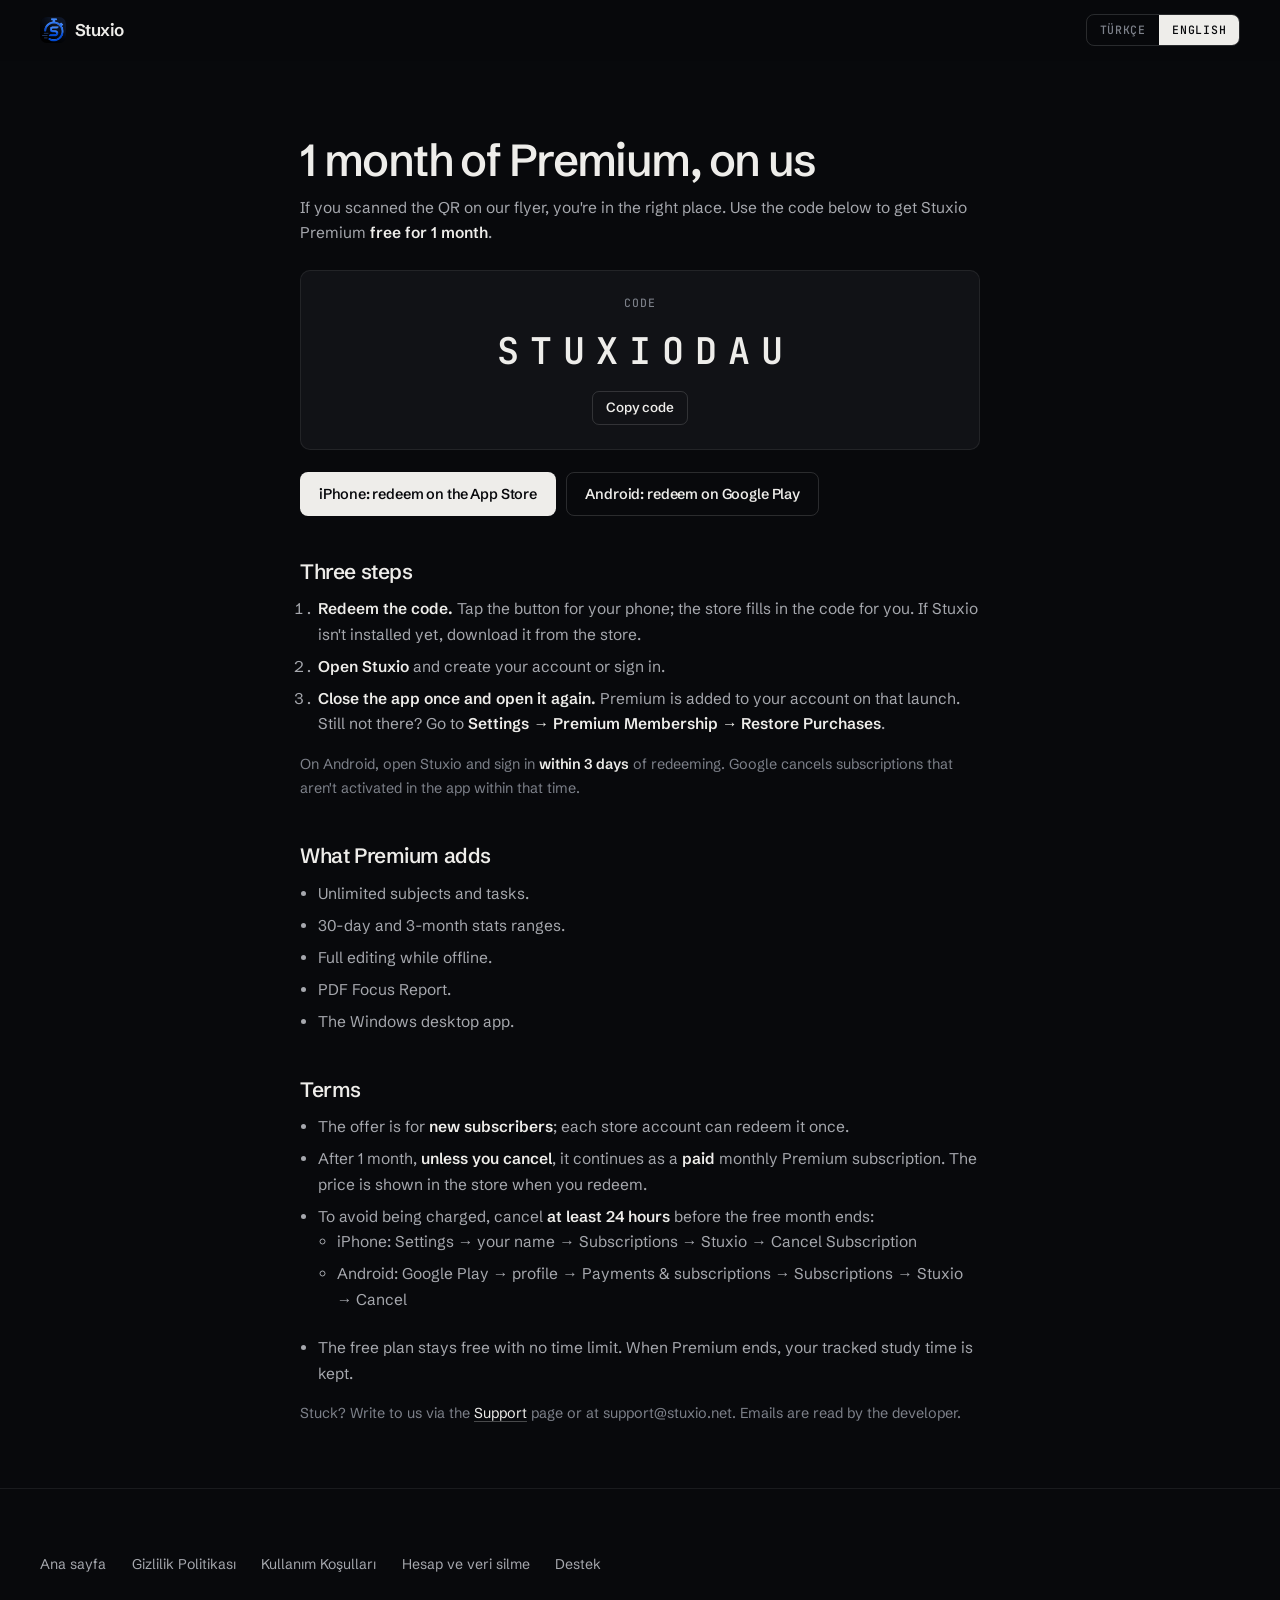
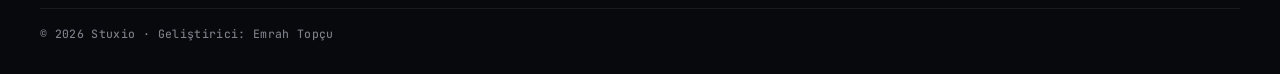
==== dau/index.html @ a1f3b918 "DAU kampanya sayfasi: /dau (1 ay Premium teklif kodu, adimlar, kosullar, TR/EN) Co-Authored-By: Clau" ====
<!DOCTYPE html>
<html lang="tr">
<head>
<meta charset="UTF-8">
<meta name="viewport" content="width=device-width, initial-scale=1">
<title>1 ay Premium — Stuxio</title>
<meta name="description" content="El ilanındaki kodla Stuxio Premium'u 1 ay ücretsiz kullan: adımlar ve koşullar.">
<!-- Kampanya sayfası: el ilanındaki QR'dan gelinir, arama sonuçlarına girmesi gerekmez.
     Kampanya bitince sayfa kaldırılabilir ya da "kampanya sona erdi" metniyle bırakılabilir. -->
<meta name="robots" content="noindex, nofollow">
<meta name="theme-color" content="#08090C">

<meta property="og:type" content="website">
<meta property="og:site_name" content="Stuxio">
<meta property="og:title" content="Stuxio Premium — 1 ay bizden">
<meta property="og:description" content="Kodu kullan, hesabını aç, Premium'u 1 ay ücretsiz dene.">
<meta property="og:image" content="https://stuxio.net/assets/brand/og-cover.jpg">
<meta name="twitter:card" content="summary_large_image">

<!-- Davet sayfasıyla aynı: mutlak yollar (sayfa /dau ve /dau/ olarak açılabilir). -->
<link rel="icon" href="/favicon.ico">
<link rel="stylesheet" href="/assets/site.css">
</head>
<body>

<header class="site-nav">
  <div class="container inner">
    <a class="brand" href="/"><img class="brand-mark" src="/assets/brand/stuxio-icon-96.png" width="32" height="32" alt=""><span>Stuxio</span></a>
    <div class="lang-switch" role="tablist" aria-label="Dil / Language">
      <button role="tab" data-set-lang="tr" aria-selected="true">Türkçe</button>
      <button role="tab" data-set-lang="en" aria-selected="false">English</button>
    </div>
  </div>
</header>

<main class="container doc">

<!-- ══════════════════ TÜRKÇE ══════════════════ -->
<div data-lang="tr" class="is-active">
  <h1>1 ay Premium, bizden</h1>
  <p>El ilanındaki QR'dan geldiysen doğru yerdesin. Aşağıdaki kodla Stuxio Premium'u
     <strong>1 ay ücretsiz</strong> kullanabilirsin.</p>

  <div class="card invite-card">
    <p class="invite-label">Kod</p>
    <p class="invite-code" data-offer-code>STUXIODAU</p>
    <button class="btn btn-ghost btn-sm" type="button" data-copy-code>Kodu kopyala</button>
    <p class="invite-copied" data-copied hidden>Kopyalandı</p>
  </div>

  <div class="cta-row">
    <a class="btn btn-primary" href="https://apps.apple.com/redeem?ctx=offercodes&amp;id=6806873464&amp;code=STUXIODAU" target="_blank" rel="noopener">iPhone: App Store'da kullan</a>
    <a class="btn btn-ghost" href="https://play.google.com/redeem?code=STUXIODAU" target="_blank" rel="noopener">Android: Google Play'de kullan</a>
  </div>

  <h2>3 adımda</h2>
  <ol>
    <li><strong>Kodu kullan.</strong> Telefonuna göre yukarıdaki düğmeye dokun; mağaza kodu kendisi girer.
        Stuxio yüklü değilse mağazadan indir.</li>
    <li><strong>Stuxio'yu aç</strong>, hesabını oluştur ya da giriş yap.</li>
    <li><strong>Uygulamayı bir kez kapatıp yeniden aç.</strong> Premium bu açılışta hesabına tanımlanır.
        Hâlâ görmüyorsan: <strong>Ayarlar → Premium Üyelik → Satın Alımları Geri Yükle</strong>.</li>
  </ol>
  <p class="dim">Android'de kodu kullandıktan sonra <strong>3 gün içinde</strong> Stuxio'yu açıp giriş yap.
     Google, bu sürede uygulamada etkinleşmeyen aboneliği iptal ediyor.</p>

  <h2>Premium'da neler var?</h2>
  <ul>
    <li>Sınırsız ders alanı ve görev.</li>
    <li>30 günlük ve 3 aylık istatistik aralıkları.</li>
    <li>İnternet yokken de tam düzenleme.</li>
    <li>PDF Odak Raporu.</li>
    <li>Windows masaüstü uygulaması.</li>
  </ul>

  <h2>Koşullar</h2>
  <ul>
    <li>Teklif <strong>yeni aboneler</strong> içindir; her mağaza hesabı kodu bir kez kullanabilir.</li>
    <li>1 ayın sonunda, <strong>iptal etmezsen</strong> aylık Premium aboneliği olarak <strong>ücretli</strong>
        devam eder. Ücret, kodu kullanırken mağaza ekranında yazar.</li>
    <li>Ücret alınmasın istiyorsan ücretsiz ay bitmeden <strong>en az 24 saat önce</strong> iptal et:
      <ul>
        <li>iPhone: Ayarlar → adın → Abonelikler → Stuxio → Aboneliği İptal Et</li>
        <li>Android: Google Play → profil → Ödemeler ve abonelikler → Abonelikler → Stuxio → İptal et</li>
      </ul>
    </li>
    <li>Ücretsiz plan her zaman kalıcıdır. Premium bittiğinde tuttuğun çalışma süreleri silinmez.</li>
  </ul>
  <p class="dim">Takıldığın bir yer olursa <a href="/destek">Destek</a> sayfasından ya da
     support@stuxio.net adresinden yaz; e-postaları geliştiren kişi okuyor.</p>
</div>

<!-- ══════════════════ ENGLISH ══════════════════ -->
<div data-lang="en">
  <h1>1 month of Premium, on us</h1>
  <p>If you scanned the QR on our flyer, you're in the right place. Use the code below to get
     Stuxio Premium <strong>free for 1 month</strong>.</p>

  <div class="card invite-card">
    <p class="invite-label">Code</p>
    <p class="invite-code" data-offer-code>STUXIODAU</p>
    <button class="btn btn-ghost btn-sm" type="button" data-copy-code>Copy code</button>
    <p class="invite-copied" data-copied hidden>Copied</p>
  </div>

  <div class="cta-row">
    <a class="btn btn-primary" href="https://apps.apple.com/redeem?ctx=offercodes&amp;id=6806873464&amp;code=STUXIODAU" target="_blank" rel="noopener">iPhone: redeem on the App Store</a>
    <a class="btn btn-ghost" href="https://play.google.com/redeem?code=STUXIODAU" target="_blank" rel="noopener">Android: redeem on Google Play</a>
  </div>

  <h2>Three steps</h2>
  <ol>
    <li><strong>Redeem the code.</strong> Tap the button for your phone; the store fills in the code for you.
        If Stuxio isn't installed yet, download it from the store.</li>
    <li><strong>Open Stuxio</strong> and create your account or sign in.</li>
    <li><strong>Close the app once and open it again.</strong> Premium is added to your account on that launch.
        Still not there? Go to <strong>Settings → Premium Membership → Restore Purchases</strong>.</li>
  </ol>
  <p class="dim">On Android, open Stuxio and sign in <strong>within 3 days</strong> of redeeming.
     Google cancels subscriptions that aren't activated in the app within that time.</p>

  <h2>What Premium adds</h2>
  <ul>
    <li>Unlimited subjects and tasks.</li>
    <li>30-day and 3-month stats ranges.</li>
    <li>Full editing while offline.</li>
    <li>PDF Focus Report.</li>
    <li>The Windows desktop app.</li>
  </ul>

  <h2>Terms</h2>
  <ul>
    <li>The offer is for <strong>new subscribers</strong>; each store account can redeem it once.</li>
    <li>After 1 month, <strong>unless you cancel</strong>, it continues as a <strong>paid</strong> monthly
        Premium subscription. The price is shown in the store when you redeem.</li>
    <li>To avoid being charged, cancel <strong>at least 24 hours</strong> before the free month ends:
      <ul>
        <li>iPhone: Settings → your name → Subscriptions → Stuxio → Cancel Subscription</li>
        <li>Android: Google Play → profile → Payments &amp; subscriptions → Subscriptions → Stuxio → Cancel</li>
      </ul>
    </li>
    <li>The free plan stays free with no time limit. When Premium ends, your tracked study time is kept.</li>
  </ul>
  <p class="dim">Stuck? Write to us via the <a href="/destek">Support</a> page or at
     support@stuxio.net. Emails are read by the developer.</p>
</div>

</main>

<footer class="site-footer">
  <div class="container">
    <nav class="footer-links" aria-label="Alt menü">
      <a href="/">Ana sayfa</a>
      <a href="/gizlilik">Gizlilik Politikası</a>
      <a href="/kullanim-kosullari">Kullanım Koşulları</a>
      <a href="/hesap-silme">Hesap ve veri silme</a>
      <a href="/destek">Destek</a>
    </nav>
    <p class="copyright">© 2026 Stuxio · Geliştirici: Emrah Topçu</p>
  </div>
</footer>

<script src="/assets/lang.js"></script>
<script>
/* Kodu panoya kopyalar. Kod sayfada sabit yazılı (el ilanındakiyle aynı); değişirse
   iki dildeki data-offer-code metinlerini ve dört mağaza bağlantısını birlikte güncelle. */
(function () {
    "use strict";
    document.querySelectorAll("[data-copy-code]").forEach(function (btn) {
        btn.addEventListener("click", function () {
            var code = btn.parentElement.querySelector("[data-offer-code]").textContent.trim();
            navigator.clipboard.writeText(code).then(function () {
                var note = btn.parentElement.querySelector("[data-copied]");
                if (note) { note.hidden = false; setTimeout(function () { note.hidden = true; }, 2000); }
            }).catch(function () { /* pano kapalıysa kod zaten ekranda yazıyor */ });
        });
    });
})();
</script>
</body>
</html>
---- assets/site.css ----
/* Stuxio — ortak stil. Üçüncü taraf isteği YOK: yazı tipleri de assets/fonts/ altından.

   ── 28 Eylül 2026: Stuxio tasarım sistemi ──────────────────────────────────
   Önceki sürüm düzgün ama "şablon" okunuyordu: hap düğmeler, ortalanmış başlık +
   paragraf + telefon, her bölümde metin-solda/görsel-sağda. Bu sürümde karakter
   efektten değil üründen geliyor. Görsel dilin üç kaynağı var, üçü de uygulamada
   zaten duruyor:

   1. ZAMAN CETVELİ (.rule). Bölümler, kronometre kadranındaki gibi dakika
      çentikli kıl çizgisiyle açılır. Uzun çentik her beşte bir.
   2. SAYAÇ RAKAMLARI (--mono). Uygulamadaki 00:00 sayacı JetBrains Mono ile
      diziliyor; sitede her sayı, etiket ve ölçü aynı yüzle. "Ölçülmüş veri" hissi.
   3. SEANS DİZİSİ. Uygulamanın "Günlük seans analizi" kareleri, çevrimdışı
      şemasındaki kayıt kareleri ve odak halkası: süre = kare, seans = çizgi.

   Renk: zemin nötr koyu, vurgu İKİ tane ve ikisi de üründen. Mavi (--brand)
   ikonun rengi; etkileşim ve seçili durum. Kehribar (--focus) uygulamada odak
   modunun rengi; yalnız "çalışıyor / canlı" durumu için. Büyük yüzey boyanmaz.

   ⚠️ TEK TEMA (koyu). Sayfaların <meta name="theme-color"> değeri --bg ile aynı;
   birini değiştirirken altı sayfanın hepsini değiştir. Tek istisna .paper bandı:
   tema değil, bilinçli bir kompozisyon kararı (bkz. aşağıda). */

/* ── Yazı tipleri ──────────────────────────────────────────────────────────
   İki alt küme: latin (ç ö ü ı dahil) ve latin-ext (ğ ş İ). unicode-range
   sayesinde tarayıcı yalnız gerekeni indirir; Türkçe sayfada ikisi de iner.
   Lisans: SIL OFL 1.1 — assets/fonts/OFL-*.txt */

@font-face {
    font-family: "Schibsted Grotesk";
    font-style: normal;
    font-display: swap;
    font-weight: 400 900;
    src: url("fonts/schibsted-grotesk-latin.woff2") format("woff2-variations"),
         url("fonts/schibsted-grotesk-latin.woff2") format("woff2");
    unicode-range: U+0000-00FF, U+0131, U+0152-0153, U+02BB-02BC, U+02C6, U+02DA, U+02DC, U+0304, U+0308, U+0329, U+2000-206F, U+20AC, U+2122, U+2191, U+2193, U+2212, U+2215, U+FEFF, U+FFFD;
}
@font-face {
    font-family: "Schibsted Grotesk";
    font-style: normal;
    font-display: swap;
    font-weight: 400 900;
    src: url("fonts/schibsted-grotesk-latin-ext.woff2") format("woff2-variations"),
         url("fonts/schibsted-grotesk-latin-ext.woff2") format("woff2");
    unicode-range: U+0100-02BA, U+02BD-02C5, U+02C7-02CC, U+02CE-02D7, U+02DD-02FF, U+0304, U+0308, U+0329, U+1D00-1DBF, U+1E00-1E9F, U+1EF2-1EFF, U+2020, U+20A0-20AB, U+20AD-20C0, U+2113, U+2C60-2C7F, U+A720-A7FF;
}
@font-face {
    font-family: "JetBrains Mono";
    font-style: normal;
    font-display: swap;
    font-weight: 100 800;
    src: url("fonts/jetbrains-mono-latin.woff2") format("woff2-variations"),
         url("fonts/jetbrains-mono-latin.woff2") format("woff2");
    unicode-range: U+0000-00FF, U+0131, U+0152-0153, U+02BB-02BC, U+02C6, U+02DA, U+02DC, U+0304, U+0308, U+0329, U+2000-206F, U+20AC, U+2122, U+2191, U+2193, U+2212, U+2215, U+FEFF, U+FFFD;
}
@font-face {
    font-family: "JetBrains Mono";
    font-style: normal;
    font-display: swap;
    font-weight: 100 800;
    src: url("fonts/jetbrains-mono-latin-ext.woff2") format("woff2-variations"),
         url("fonts/jetbrains-mono-latin-ext.woff2") format("woff2");
    unicode-range: U+0100-02BA, U+02BD-02C5, U+02C7-02CC, U+02CE-02D7, U+02DD-02FF, U+0304, U+0308, U+0329, U+1D00-1DBF, U+1E00-1E9F, U+1EF2-1EFF, U+2020, U+20A0-20AB, U+20AD-20C0, U+2113, U+2C60-2C7F, U+A720-A7FF;
}

/* ── Belirteçler ─────────────────────────────────────────────────────────── */

:root {
    color-scheme: dark;

    /* Zemin → yüzey → yükseltilmiş yüzey. Adımlar küçük; ayrımı kenar çizgisi yapar. */
    --bg: #08090C;
    --bg-2: #0C0D10;
    --surface: #111216;
    --surface-2: #17181D;

    --line: rgba(255, 255, 255, 0.075);
    --line-2: rgba(255, 255, 255, 0.14);
    --line-3: rgba(255, 255, 255, 0.26);

    /* Metin. Saf beyaz değil: kırık beyaz uzun okumada daha sakin.
       ⚠️ ÖLÇÜLDÜ (#08090C üstünde): --text 16.9:1, --text-2 8.1:1, --text-3 4.8:1.
       --text-3 küçük metinde kullanılabilecek en koyu ton; daha koyusu AA'yı geçmez. */
    --text: #EEEDEA;
    --text-2: #A6A8AE;
    --text-3: #7D818A;

    --brand: #3E86FB;                         /* ikonun rengi — etkileşim, seçili durum */
    --brand-2: #6AA3FF;                       /* koyu zeminde küçük metin için (6.9:1) */
    --brand-soft: rgba(62, 134, 251, 0.12);
    --focus: #E8A33D;                         /* uygulamada odak modu — "çalışıyor" */
    --focus-soft: rgba(232, 163, 61, 0.14);

    --ok: #3DBE82;
    --warn: #E8A33D;
    --err: #EF5A5A;

    /* Kâğıt bandı (gizlilik ilkeleri). Tema değil; sayfadaki tek açık yüzey. */
    --paper: #E7E5DF;
    --ink: #121316;
    --ink-2: #4B4D53;                         /* --paper üstünde 7.6:1 */
    --ink-line: rgba(18, 19, 22, 0.16);

    --sans: "Schibsted Grotesk", -apple-system, BlinkMacSystemFont, "Segoe UI", Roboto, "Helvetica Neue", Arial, sans-serif;
    --mono: "JetBrains Mono", ui-monospace, "SF Mono", SFMono-Regular, Menlo, Consolas, monospace;

    /* Tipografi ölçeği */
    --fs-display: clamp(2.6rem, 1.1rem + 4.2vw, 4.85rem);
    --fs-h1: clamp(2.1rem, 1.25rem + 2.7vw, 3.6rem);
    --fs-h2: clamp(1.6rem, 1.15rem + 1.45vw, 2.35rem);
    --fs-h3: 1.125rem;
    --fs-lead: clamp(1.06rem, 1rem + 0.25vw, 1.1875rem);
    --fs-body: 1rem;
    --fs-small: 0.875rem;
    --fs-meta: 0.72rem;

    /* Aralık ölçeği: mikro → hero */
    --sp-1: 4px;
    --sp-2: 8px;
    --sp-3: 12px;
    --sp-4: 16px;
    --sp-5: 24px;
    --sp-6: 32px;
    --sp-7: 48px;
    --sp-8: 64px;
    --sp-9: 96px;
    --section: clamp(64px, 2rem + 5vw, 120px);
    --section-tight: clamp(64px, 3rem + 3.5vw, 104px);

    --maxw: 1320px;
    --gutter: clamp(20px, 3.2vw, 40px);
    --col-gap: clamp(16px, 2vw, 24px);

    --r-sm: 6px;
    --r: 10px;

    --ease: cubic-bezier(0.2, 0.7, 0.1, 1);
    --ease-io: cubic-bezier(0.65, 0, 0.35, 1);

    /* Cetvel çentikleri */
    --tick: rgba(255, 255, 255, 0.13);
    --tick-major: rgba(255, 255, 255, 0.26);
}

/* ── Taban ───────────────────────────────────────────────────────────────── */

*, *::before, *::after { box-sizing: border-box; }
* { margin: 0; padding: 0; }

html { scroll-behavior: smooth; overflow-x: clip; -webkit-text-size-adjust: 100%; }

body {
    font-family: var(--sans);
    font-size: var(--fs-body);
    line-height: 1.6;
    background: var(--bg);
    color: var(--text);
    -webkit-font-smoothing: antialiased;
    -moz-osx-font-smoothing: grayscale;
    font-kerning: normal;
    text-rendering: optimizeLegibility;
}

a { color: inherit; text-decoration: none; }
/* Metin içi bağlantı. Düğme biçimli bağlantılar (.btn) hariç: .doc içindeki
   "App Store" düğmesi bu kuralla zeminle aynı renge boyanıp görünmez oluyordu. */
:where(p, li, dd, .doc) a:not(.btn), .link {
    color: var(--text);
    text-decoration: underline;
    text-decoration-color: var(--line-3);
    text-underline-offset: 3px;
    text-decoration-thickness: 1px;
    transition: text-decoration-color 0.2s var(--ease);
}
:where(p, li, dd, .doc) a:not(.btn):hover, .link:hover { text-decoration-color: currentColor; }

img, svg { display: block; max-width: 100%; }
img { height: auto; }

::selection { background: var(--brand); color: #fff; }

:where(a, button, summary, [tabindex]):focus-visible {
    outline: 2px solid var(--brand);
    outline-offset: 3px;
    border-radius: 4px;
}

.sr-only {
    position: absolute; width: 1px; height: 1px; overflow: hidden;
    clip: rect(0 0 0 0); clip-path: inset(50%); white-space: nowrap;
}

.skip-link {
    position: absolute; left: -9999px; z-index: 100;
    background: var(--surface-2); color: var(--text);
    padding: 0.7rem 1rem; border-radius: var(--r-sm); border: 1px solid var(--line-2);
}
.skip-link:focus { left: 1rem; top: 1rem; }

/* ── Yerleşim ───────────────────────────────────────────────────────────── */

.wrap,
.container {
    width: 100%;
    max-width: var(--maxw);
    margin-inline: auto;
    padding-inline: var(--gutter);
}

/* 12 sütunlu ızgara. Bölümler sütun sayısıyla konuşur: metin 4–5 sütun,
   ürün 7–8 sütun. Dar ekranda hepsi tek sütuna iner (aşağıda). */
.g12 {
    display: grid;
    grid-template-columns: repeat(12, minmax(0, 1fr));
    column-gap: var(--col-gap);
}

.section { padding-block: var(--section); }
.section-tight { padding-block: var(--section-tight); }
.band { background: var(--bg-2); border-block: 1px solid var(--line); }

/* ── Tipografi ───────────────────────────────────────────────────────────── */

h1, h2, h3, h4 { font-weight: 560; color: var(--text); text-wrap: balance; }

.t-display {
    font-size: var(--fs-display);
    line-height: 0.98;
    letter-spacing: -0.045em;
    font-weight: 540;
}
.t-h1, h1 {
    font-size: var(--fs-h1);
    line-height: 1.02;
    letter-spacing: -0.038em;
}
.t-h2, h2 {
    font-size: var(--fs-h2);
    line-height: 1.08;
    letter-spacing: -0.028em;
}
.t-h3, h3 {
    font-size: var(--fs-h3);
    line-height: 1.3;
    letter-spacing: -0.012em;
    font-weight: 600;
}
.t-lead {
    font-size: var(--fs-lead);
    line-height: 1.55;
    color: var(--text-2);
    letter-spacing: -0.005em;
}
.t-body { color: var(--text-2); }
.t-small { font-size: var(--fs-small); color: var(--text-2); line-height: 1.55; }

/* Üst veri: mono, küçük, büyük harf. Bölüm numaraları, ölçü birimleri, durumlar. */
.t-meta {
    font-family: var(--mono);
    font-size: var(--fs-meta);
    line-height: 1.4;
    letter-spacing: 0.06em;
    text-transform: uppercase;
    color: var(--text-3);
    font-weight: 450;
}
/* Etiket: arayüz dilinde küçük başlık (mono değil). */
.t-label { font-size: 0.8125rem; font-weight: 560; letter-spacing: -0.005em; color: var(--text); }
.num { font-family: var(--mono); font-variant-numeric: tabular-nums; letter-spacing: -0.01em; }

/* Başlığın ikinci cümlesi bir ton aşağıda: tek başlık iki katmanda okunur.
   ⚠️ YALNIZ BÜYÜK BAŞLIKTA (>= 24px). Bu ton küçük metinde AA'nın altında kalır. */
.dim { color: #5F636C; }
.muted { color: var(--text-2); }

.measure { max-width: 38ch; }
.measure-wide { max-width: 58ch; }

/* ── Zaman cetveli ──────────────────────────────────────────────────────────
   Bölüm açılışı. Numara + ad + dakika çentikli çizgi + (isteğe bağlı) sağ not.
   Çentikler iki tekrarlı gradyan: her 8px kısa, her 40px uzun. Görsel değil,
   ölçü: bölümler bu çizginin üstünde "zamanda ilerliyor" gibi durur. */
.rule {
    display: flex;
    align-items: flex-end;
    gap: var(--sp-4);
    margin-bottom: clamp(40px, 5vw, 72px);
}
.rule > span { flex: none; line-height: 1; }
.rule-no { color: var(--text); }
.rule .ticks {
    flex: 1;
    height: 9px;
    min-width: 40px;
    background:
        linear-gradient(var(--line-2), var(--line-2)) left bottom / 100% 1px no-repeat,
        repeating-linear-gradient(90deg, var(--tick-major) 0 1px, transparent 1px 40px) left bottom / 100% 9px no-repeat,
        repeating-linear-gradient(90deg, var(--tick) 0 1px, transparent 1px 8px) left bottom / 100% 5px no-repeat;
    transform-origin: left;
}
.js .reveal .rule .ticks { transform: scaleX(0); }
.js .reveal.is-visible .rule .ticks { transform: none; transition: transform 1.1s var(--ease-io) 0.1s; }

/* ── Düğmeler ───────────────────────────────────────────────────────────── */

/* Hap değil: 8px yarıçap. Birincil düğme kırık beyaz — koyu zeminde en net sinyal,
   renkli düğme aynı sayfada tekrarlanınca ucuzluyordu. */
.btn {
    --h: 44px;
    display: inline-flex;
    align-items: center;
    justify-content: center;
    gap: 0.6rem;
    height: var(--h);
    padding: 0 1.15rem;
    border-radius: 8px;
    font: 560 0.9rem/1 var(--sans);
    letter-spacing: -0.01em;
    border: 1px solid transparent;
    cursor: pointer;
    white-space: nowrap;
    transition: background 0.2s var(--ease), border-color 0.2s var(--ease), color 0.2s var(--ease);
}
.btn .arr { font-family: var(--mono); font-weight: 400; transition: transform 0.25s var(--ease); }
.btn:hover .arr { transform: translateX(3px); }
.btn-primary { background: var(--text); color: var(--bg); }
.btn-primary:hover { background: #FFFFFF; }
.btn-ghost { background: transparent; color: var(--text); border-color: var(--line-2); }
.btn-ghost:hover { border-color: var(--line-3); background: rgba(255, 255, 255, 0.03); }
.btn-sm { --h: 34px; padding: 0 0.85rem; font-size: 0.84rem; border-radius: 7px; }
.cta-row { display: flex; flex-wrap: wrap; gap: 0.6rem; align-items: center; margin-top: 1.4rem; }

/* Metin bağlantısı + ok (bölüm içi yönlendirme) */
.go {
    display: inline-flex; align-items: center; gap: 0.5rem;
    font-size: 0.9rem; font-weight: 520; color: var(--text);
    border-bottom: 1px solid var(--line-2); padding-bottom: 2px;
    transition: border-color 0.2s var(--ease);
}
.go:hover { border-color: var(--text); }
.go .arr { font-family: var(--mono); color: var(--text-3); transition: transform 0.25s var(--ease), color 0.2s; }
.go:hover .arr { transform: translateX(3px); color: var(--text); }

/* ── Üst çubuk ──────────────────────────────────────────────────────────── */

.site-nav {
    position: sticky;
    top: 0;
    z-index: 50;
    background: color-mix(in srgb, var(--bg) 86%, transparent);
    backdrop-filter: saturate(140%) blur(12px);
    -webkit-backdrop-filter: saturate(140%) blur(12px);
    border-bottom: 1px solid transparent;
    transition: border-color 0.25s var(--ease), background 0.25s var(--ease);
}
.site-nav.is-scrolled { border-bottom-color: var(--line); background: color-mix(in srgb, var(--bg) 94%, transparent); }

.site-nav .inner {
    display: flex;
    align-items: center;
    gap: var(--sp-6);
    /* YALNIZ dikey: kısayol yazılırsa .container'ın yatay dolgusu ezilir. */
    padding-top: 0;
    padding-bottom: 0;
    min-height: 60px;
}

/* Okuma ilerlemesi: sayfa bir seans, çizgi onun süresi. */
.nav-progress {
    position: absolute; left: 0; bottom: -1px; height: 1px; width: 100%;
    background: var(--brand);
    transform-origin: left;
    transform: scaleX(var(--p, 0));
    opacity: 0.7;
    pointer-events: none;
}

.brand {
    display: inline-flex;
    align-items: center;
    gap: 0.55rem;
    font-weight: 620;
    font-size: 1.06rem;
    letter-spacing: -0.03em;
    color: var(--text);
    flex: none;
}
/* Marka işareti GERÇEK uygulama ikonu (assets/brand/) — CSS çizimi değil. */
.brand-mark { width: 26px; height: 26px; border-radius: 7px; flex: none; }

.nav-links { display: flex; align-items: center; gap: 0.25rem; }
.nav-links a {
    position: relative;
    padding: 0.45rem 0.7rem;
    color: var(--text-2);
    font-size: 0.875rem;
    font-weight: 480;
    border-radius: 6px;
    transition: color 0.18s var(--ease);
}
.nav-links a:hover, .nav-links a[aria-current="true"] { color: var(--text); }
/* Etkin bölüm: altında tek bir çentik — cetvelin küçük bir parçası. */
.nav-links a::after {
    content: ""; position: absolute; left: 50%; bottom: -1px;
    width: 1px; height: 6px; background: var(--text);
    transform: translateX(-50%) scaleY(0); transform-origin: bottom;
    transition: transform 0.25s var(--ease);
}
.nav-links a[aria-current="true"]::after { transform: translateX(-50%) scaleY(1); }
.nav-links .nav-mobile-only { display: none; }

.nav-right { display: flex; align-items: center; gap: 0.5rem; margin-left: auto; }
.nav-quiet { color: var(--text-2); font-size: 0.875rem; padding: 0.45rem 0.6rem; transition: color 0.18s; }
.nav-quiet:hover { color: var(--text); }

.nav-toggle {
    display: none;
    width: 38px; height: 38px;
    border-radius: 8px;
    border: 1px solid var(--line-2);
    background: transparent;
    color: var(--text);
    cursor: pointer;
    align-items: center;
    justify-content: center;
}
.nav-toggle span {
    display: block; width: 15px; height: 1.5px; background: currentColor;
    position: relative; transition: transform 0.22s var(--ease), background 0.15s;
}
.nav-toggle span::before, .nav-toggle span::after {
    content: ""; position: absolute; left: 0; width: 15px; height: 1.5px; background: currentColor;
    transition: transform 0.22s var(--ease);
}
.nav-toggle span::before { top: -5px; }
.nav-toggle span::after { top: 5px; }
.nav-toggle[aria-expanded="true"] span { background: transparent; }
.nav-toggle[aria-expanded="true"] span::before { transform: translateY(5px) rotate(45deg); }
.nav-toggle[aria-expanded="true"] span::after { transform: translateY(-5px) rotate(-45deg); }

/* ── Mağaza bloğu ───────────────────────────────────────────────────────────
   Üç ayrı rozet yerine TEK blok, kıl çizgiyle bölünmüş üç hücre. Her hücrede
   platform (mono, küçük) ve mağaza adı.
   ⚠️ Logolar SATIR İÇİ SVG: ek istek, olası 404 ve izleme yok. */
.stores {
    display: inline-grid;
    grid-auto-flow: column;
    grid-auto-columns: minmax(0, 1fr);
    border: 1px solid var(--line-2);
    border-radius: var(--r);
    overflow: hidden;
    background: var(--bg);
}
.store {
    display: flex;
    align-items: center;
    gap: 0.7rem;
    padding: 0.7rem 1.1rem 0.7rem 0.95rem;
    color: var(--text);
    line-height: 1.15;
    min-width: 0;
    transition: background 0.2s var(--ease);
}
.store + .store { border-left: 1px solid var(--line-2); }
.store:hover { background: rgba(255, 255, 255, 0.04); }
.store:focus-visible { outline-offset: -3px; }
.store svg { width: 20px; height: 20px; flex: none; }
.store span { display: flex; flex-direction: column; gap: 3px; white-space: nowrap; }
.store small { font: 450 0.66rem/1 var(--mono); letter-spacing: 0.06em; text-transform: uppercase; color: var(--text-3); }
.store strong { font-size: 0.92rem; font-weight: 580; letter-spacing: -0.012em; }

/* ── Ürün çerçevesi ─────────────────────────────────────────────────────────
   Ekran görüntüsü taklit tarayıcı/telefon kasası İÇİNE konmaz. Tek kıl kenar,
   üstte ince bir künye şeridi (mono: platform · ekran · durum). */
.frame {
    position: relative;
    border: 1px solid var(--line-2);
    border-radius: var(--r);
    background: #0A0A0C;
    overflow: hidden;
}
.frame-bar {
    display: flex; align-items: center; justify-content: space-between; gap: 1rem;
    height: 36px; padding: 0 0.9rem;
    border-bottom: 1px solid var(--line);
    background: var(--bg);
}
.frame-bar .t-meta { white-space: nowrap; overflow: hidden; text-overflow: ellipsis; }
.frame img { width: 100%; }

/* Durum noktası. Kehribar + yavaş nabız = "çalışıyor" (odak modu); gri = hazır. */
.state { display: inline-flex; align-items: center; gap: 0.5rem; }
.state::before {
    content: ""; width: 6px; height: 6px; border-radius: 50%;
    background: var(--text-3); flex: none;
}
.state.is-live { color: var(--focus); }
.state.is-live::before { background: var(--focus); box-shadow: 0 0 0 0 var(--focus-soft); animation: pulse 2.4s var(--ease-io) infinite; }
@keyframes pulse {
    0% { box-shadow: 0 0 0 0 rgba(232, 163, 61, 0.45); }
    70%, 100% { box-shadow: 0 0 0 7px rgba(232, 163, 61, 0); }
}

/* Görsel altı künyesi */
.cap { margin-top: 0.8rem; display: flex; gap: 1rem; justify-content: space-between; align-items: baseline; }
.cap .t-small { color: var(--text-3); }

/* Numaralı işaretçi (teknik çizim açıklaması) */
.pin {
    position: absolute;
    left: var(--x); top: var(--y);
    width: 22px; height: 22px;
    margin: -11px 0 0 -11px;
    display: grid; place-items: center;
    border-radius: 50%;
    background: var(--text);
    color: var(--bg);
    font: 600 0.68rem/1 var(--mono);
    box-shadow: 0 0 0 4px rgba(8, 9, 12, 0.55);
    pointer-events: none;
}

/* ── HERO ────────────────────────────────────────────────────────────────── */

.hero { padding-top: clamp(40px, 5.5vw, 88px); padding-bottom: 0; }
.hero-meta { display: flex; flex-wrap: wrap; gap: 0.35rem 1.4rem; margin-bottom: clamp(24px, 3vw, 40px); }
.hero-head { align-items: end; row-gap: var(--sp-6); }
.hero-head h1 { grid-column: 1 / span 7; font-size: var(--fs-display); line-height: 0.98; letter-spacing: -0.045em; font-weight: 540; }
.hero-aside { grid-column: 8 / span 5; padding-bottom: 0.4rem; padding-left: clamp(0px, 2vw, 32px); }
.hero-aside .t-lead { margin-bottom: var(--sp-5); }
.hero-aside .stores { width: 100%; }
.hero-note { margin-top: var(--sp-3); display: flex; gap: 0.35rem 1rem; flex-wrap: wrap; }

.hero-stage { margin-top: clamp(40px, 5vw, 72px); align-items: start; }
.hero-index { grid-column: 1 / span 3; position: sticky; top: 92px; }
.hero-view { grid-column: 4 / span 9; }

/* Durum sekmeleri: çalışma odası ↔ odak modu. Seçili sekmenin altındaki çizgi,
   otomatik geçişe kalan süreyi dolarak gösterir (bir kez; sonra kullanıcıda). */
.states { display: grid; border-top: 1px solid var(--line-2); margin-bottom: var(--sp-6); }
.states button {
    position: relative;
    display: flex; justify-content: space-between; align-items: baseline; gap: 1rem;
    padding: 0.85rem 0;
    background: none; border: 0; border-bottom: 1px solid var(--line);
    color: var(--text-3); font: 520 0.95rem/1.2 var(--sans); letter-spacing: -0.01em;
    text-align: left; cursor: pointer;
    transition: color 0.2s var(--ease);
}
.states button .t-meta { color: inherit; }
.states button:hover { color: var(--text-2); }
.states button[aria-selected="true"] { color: var(--text); }
.states button::after {
    content: ""; position: absolute; left: 0; bottom: -1px; height: 1px; width: 100%;
    background: var(--text); transform-origin: left; transform: scaleX(0);
}
.states button[aria-selected="true"]::after { transform: scaleX(1); transition: transform 0.4s var(--ease); }
.states button.is-counting::after { transform: scaleX(1); transition: transform var(--wait, 3.2s) linear; background: var(--focus); }
.states button.is-counting { color: var(--text-2); }

.legend { list-style: none; display: grid; gap: var(--sp-5); counter-reset: l; }
.legend li { display: grid; grid-template-columns: 22px 1fr; gap: 0.2rem 0.8rem; }
.legend li::before {
    counter-increment: l; content: counter(l);
    grid-row: span 2;
    width: 22px; height: 22px; border-radius: 50%;
    display: grid; place-items: center;
    border: 1px solid var(--line-3);
    font: 600 0.68rem/1 var(--mono); color: var(--text-2);
}
.legend b { font-weight: 580; font-size: 0.92rem; letter-spacing: -0.01em; }
.legend span { color: var(--text-2); font-size: 0.875rem; line-height: 1.5; }

/* Durum paneli. İki durumun görseli üst üste; geçiş opaklıkla. */
.view { position: relative; }
.view-state { transition: opacity 0.6s var(--ease); }
.view-state + .view-state { position: absolute; inset: 0; }
.view-state[hidden] { display: block; opacity: 0; pointer-events: none; visibility: hidden; transition: opacity 0.6s var(--ease), visibility 0s 0.6s; }
.view-state .pin { transition: transform 0.4s var(--ease) 0.25s, opacity 0.3s 0.25s; }
.view-state[hidden] .pin { transform: scale(0.4); opacity: 0; }
.legend-set[hidden] { display: none; }

.frame-desk { display: block; }
.frame-phone { display: none; }

/* Künye şeridi: dört gerçek olgu, dört sütun. Rakam uydurmak yerine özellik. */
.facts {
    display: grid;
    grid-template-columns: repeat(4, minmax(0, 1fr));
    border-top: 1px solid var(--line-2);
    margin-top: clamp(56px, 7vw, 104px);
}
.facts > div { padding: var(--sp-5) var(--sp-5) 0 0; }
.facts > div + div { padding-left: var(--sp-5); border-left: 1px solid var(--line); }
.facts dt { margin-bottom: 0.6rem; }
.facts dd { font-size: 0.95rem; line-height: 1.45; color: var(--text); letter-spacing: -0.01em; max-width: 26ch; }
.facts dd span { color: var(--text-2); }

/* ── Bölüm başı ─────────────────────────────────────────────────────────── */

.head { align-items: end; row-gap: var(--sp-5); margin-bottom: clamp(40px, 5vw, 72px); }
.head > :first-child { grid-column: 1 / span 7; }
.head > :last-child:not(:first-child) { grid-column: 9 / span 4; }
/* Başlık düzeni bölümden bölüme değişir; hepsi "başlık solda, paragraf sağda" olunca
   sayfa şablon gibi okunuyordu. Geniş: başlık 10 sütun, paragraf altında dar.
   Yığılı: ikisi tek dar sütunda (altında geniş bir diyagram/tablo varsa). */
.head-wide > :first-child { grid-column: 1 / span 10; }
.head-wide > :last-child:not(:first-child) { grid-column: 1 / span 5; }
.head-stack > :first-child { grid-column: 1 / span 6; }
.head-stack > :last-child:not(:first-child) { grid-column: 1 / span 5; }

/* ── 01 Sistem: alan → görev → seans → kayıt ────────────────────────────── */

.chain {
    display: grid;
    grid-template-columns: 1fr 1.35fr 0.85fr 1.05fr;
    gap: var(--col-gap);
    position: relative;
}
/* Zincirin omurgası: dört düğümü bağlayan cetvel. Bölüm görününce soldan dolar. */
.chain::before {
    content: ""; position: absolute; left: 0; right: 0; top: 10px; height: 1px;
    background: var(--line-2);
}
.chain::after {
    content: ""; position: absolute; left: 0; right: 0; top: 10px; height: 1px;
    background: var(--text); transform-origin: left; transform: scaleX(0);
}
.js .reveal.is-visible .chain::after { transform: scaleX(1); transition: transform 1.6s var(--ease-io) 0.2s; }
html:not(.js) .chain::after { transform: scaleX(1); }

.link-step { position: relative; padding-top: 36px; display: flex; flex-direction: column; }
.link-step::before {
    content: ""; position: absolute; top: 5px; left: 0;
    width: 11px; height: 11px; border-radius: 50%;
    background: var(--bg); border: 1px solid var(--line-3);
    transition: background 0.3s, border-color 0.3s;
}
.js .reveal.is-visible .link-step::before { background: var(--text); border-color: var(--text); transition-delay: calc(var(--i) * 0.4s + 0.25s); }
.link-step .t-meta { margin-bottom: 0.9rem; }
.link-step h3 { margin-bottom: 0.45rem; }
.link-step p { color: var(--text-2); font-size: 0.9rem; line-height: 1.55; max-width: 34ch; margin-bottom: var(--sp-5); }
/* Plakalar alta hizalı: başlıklar farklı satır sayısına kırılsa da görseller tek çizgide. */
.plate {
    margin-top: auto;
    border: 1px solid var(--line);
    border-radius: var(--r);
    background: #0A0A0C;
    padding: var(--sp-4);
    display: grid; place-items: center;
    height: 232px;
    overflow: hidden;
}
/* Yükseklik sabit sayı: grid öğesinde max-height:100% çözülmüyor, halka kırpılıyordu. */
.plate img { max-height: 198px; max-width: 100%; width: auto; object-fit: contain; border-radius: 4px; }
.plate.wide img { width: 100%; height: auto; }
.link-step .spec { margin-top: var(--sp-3); }

/* ── 02 Odak ────────────────────────────────────────────────────────────── */

.focus-band {
    position: relative;
    background: #07070A;
    border-block: 1px solid var(--line);
    overflow: hidden;
}
.focus-band img { width: 100%; max-width: 1920px; margin-inline: auto; aspect-ratio: 1919 / 600; object-fit: cover; }
.focus-band .wrap { position: absolute; left: 0; right: 0; bottom: var(--sp-5); display: flex; justify-content: space-between; gap: 1rem; }
/* Görselin kenarı zemine erisin: dikiş görünmesin. */
.focus-band::after {
    content: ""; position: absolute; inset: 0; pointer-events: none;
    background: linear-gradient(90deg, #07070A 0, transparent 14%, transparent 86%, #07070A 100%);
}

.instrument { margin-top: clamp(56px, 7vw, 104px); align-items: center; row-gap: var(--sp-7); }
.dial { grid-column: 1 / span 5; display: grid; place-items: center; position: relative; }
.dial svg { width: min(100%, 340px); height: auto; overflow: visible; }
.dial .track { stroke: rgba(255, 255, 255, 0.07); }
.dial-ticks line { stroke: var(--tick-major); stroke-width: 1; }
.dial-ticks line.mj { stroke: rgba(255, 255, 255, 0.45); stroke-width: 1.25; }
.dial .work { stroke: var(--text); transition: stroke-dasharray 0.8s var(--ease-io), stroke-dashoffset 0.8s var(--ease-io), opacity 0.3s; }
.dial .rest { stroke: var(--focus); transition: stroke-dasharray 0.8s var(--ease-io), stroke-dashoffset 0.8s var(--ease-io), opacity 0.3s; }
.dial-read { position: absolute; inset: 0; display: grid; place-content: center; text-align: center; gap: 0.5rem; }
.dial-read .num { font-size: clamp(2.6rem, 1.6rem + 2.8vw, 3.7rem); font-weight: 600; letter-spacing: -0.02em; line-height: 1; }
.dial-read .t-meta { transition: opacity 0.3s; }

.modes { grid-column: 7 / span 6; }
.modes [role="tablist"] { border-top: 1px solid var(--line-2); }
.mode {
    width: 100%;
    display: grid;
    grid-template-columns: 1.1fr 1.3fr 1fr;
    align-items: center;
    gap: 1rem;
    padding: 1.05rem 0;
    background: none; border: 0; border-bottom: 1px solid var(--line);
    color: var(--text-3);
    font: inherit; text-align: left; cursor: pointer;
    transition: color 0.2s var(--ease);
}
.mode:hover { color: var(--text-2); }
.mode[aria-selected="true"] { color: var(--text); }
.mode b { font-weight: 560; font-size: 1.02rem; letter-spacing: -0.015em; display: flex; align-items: center; gap: 0.6rem; }
.mode b::before { content: ""; width: 7px; height: 7px; border-radius: 50%; border: 1px solid currentColor; flex: none; transition: background 0.2s; }
.mode[aria-selected="true"] b::before { background: var(--text); border-color: var(--text); }
.mode .num { font-size: 0.82rem; color: inherit; }
/* Döngü çubuğu: çalışma/mola oranı ölçekli. */
.cycle { display: flex; gap: 2px; height: 6px; }
.cycle i { display: block; height: 100%; border-radius: 1px; background: currentColor; opacity: 0.5; }
.cycle i.r { background: var(--focus); opacity: 0.8; }
.mode[aria-selected="true"] .cycle i:not(.r) { opacity: 1; }
.cycle.open { background: repeating-linear-gradient(90deg, currentColor 0 4px, transparent 4px 7px); opacity: 0.5; border-radius: 1px; }
.modes-note { margin-top: var(--sp-5); color: var(--text-2); font-size: 0.9rem; }
.modes .spec-list { margin-top: var(--sp-6); }

/* ── 03 Plan ────────────────────────────────────────────────────────────── */

.plan-grid { align-items: start; }
.plan-text { grid-column: 1 / span 4; position: sticky; top: 96px; }
.plan-text h2 { margin-bottom: var(--sp-5); }
.plan-media { grid-column: 6 / span 7; display: grid; gap: clamp(40px, 5vw, 64px); }
.plan-media .offset { width: 82%; margin-left: auto; }

/* Tanım listesi — kurumsal "özellik künyesi". Terim solda mono, değer sağda. */
.spec-list { margin-top: var(--sp-6); border-top: 1px solid var(--line-2); }
.spec-list > div {
    display: grid; grid-template-columns: minmax(0, 0.9fr) minmax(0, 1.1fr);
    gap: 1rem; padding: 0.8rem 0; border-bottom: 1px solid var(--line);
    align-items: baseline;
}
.spec-list dt { font-family: var(--mono); font-size: 0.72rem; letter-spacing: 0.05em; text-transform: uppercase; color: var(--text-3); }
.spec-list dd { font-size: 0.9rem; color: var(--text); line-height: 1.45; }
.spec-list dd .muted { color: var(--text-2); }

/* ── 04 Analiz ──────────────────────────────────────────────────────────── */

.an-grid { row-gap: clamp(40px, 5vw, 64px); }
.an-main { grid-column: 1 / -1; }
.an-side-img { grid-column: 1 / span 7; }
.an-index { grid-column: 9 / span 4; }

.index { list-style: none; border-top: 1px solid var(--line-2); counter-reset: ix; }
.index li { padding: 0.95rem 0; border-bottom: 1px solid var(--line); display: grid; grid-template-columns: 2.2rem 1fr; }
.index li::before { counter-increment: ix; content: counter(ix, decimal-leading-zero); font: 450 0.72rem/1.9 var(--mono); color: var(--text-3); }
.index b { display: flex; justify-content: space-between; gap: 1rem; font-weight: 580; font-size: 0.95rem; letter-spacing: -0.012em; }
.index span { grid-column: 2; color: var(--text-2); font-size: 0.86rem; line-height: 1.5; margin-top: 0.2rem; }
.tag {
    font: 500 0.64rem/1 var(--mono); letter-spacing: 0.08em; text-transform: uppercase;
    color: var(--brand-2); border: 1px solid rgba(62, 134, 251, 0.35);
    padding: 0.28rem 0.4rem; border-radius: 4px; align-self: center; white-space: nowrap;
}

/* Seans şeridi — uygulamadaki "Günlük seans analizi", kenardan kenara. */
.strip { margin-top: clamp(56px, 7vw, 96px); border-block: 1px solid var(--line); background: #1A1A1D; }
.strip-in { overflow-x: auto; scrollbar-width: none; }
.strip-in::-webkit-scrollbar { display: none; }
.strip img { width: 100%; min-width: 900px; max-width: 1734px; margin-inline: auto; }
.strip-cap { display: flex; justify-content: space-between; gap: 1rem; padding-top: var(--sp-3); }

/* ── 05 Masaüstü ────────────────────────────────────────────────────────── */

.tabs { display: flex; gap: 0; border-bottom: 1px solid var(--line-2); margin-bottom: var(--sp-5); overflow-x: auto; scrollbar-width: none; }
.tabs::-webkit-scrollbar { display: none; }
.tabs button {
    position: relative;
    display: flex; gap: 0.6rem; align-items: baseline;
    padding: 0.8rem 1.4rem 0.8rem 0;
    background: none; border: 0;
    font: 520 0.92rem/1.2 var(--sans); letter-spacing: -0.01em;
    color: var(--text-3); cursor: pointer; white-space: nowrap;
    transition: color 0.2s var(--ease);
}
.tabs button + button { padding-left: 1.4rem; border-left: 1px solid var(--line); }
.tabs button .t-meta { color: inherit; }
.tabs button:hover { color: var(--text-2); }
.tabs button[aria-selected="true"] { color: var(--text); }
.tabs button::after {
    content: ""; position: absolute; left: 0; right: 1.4rem; bottom: -1px; height: 1px; background: var(--text);
    transform: scaleX(0); transform-origin: left; transition: transform 0.35s var(--ease);
}
.tabs button + button::after { left: 1.4rem; }
.tabs button[aria-selected="true"]::after { transform: scaleX(1); }

.desk { position: relative; aspect-ratio: 1600 / 812; }
.desk-panel { position: absolute; inset: 0; transition: opacity 0.45s var(--ease); }
.desk-panel[hidden] { display: block; opacity: 0; visibility: hidden; transition: opacity 0.45s var(--ease), visibility 0s 0.45s; }
.desk-panel img { width: 100%; height: 100%; object-fit: cover; object-position: top; }
html:not(.js) .desk { aspect-ratio: auto; display: grid; gap: 1rem; }
html:not(.js) .desk-panel { position: static; }
html:not(.js) .desk-panel[hidden] { opacity: 1; visibility: visible; }

.sync-facts {
    display: grid; grid-template-columns: repeat(5, minmax(0, 1fr));
    margin-top: clamp(40px, 5vw, 64px);
    border-top: 1px solid var(--line-2);
}
.sync-facts > div { padding: var(--sp-5) var(--sp-4) 0 0; }
.sync-facts > div + div { padding-left: var(--sp-4); border-left: 1px solid var(--line); }
.sync-facts dt { margin-bottom: 0.55rem; }
.sync-facts dd { font-size: 0.9rem; line-height: 1.45; }
.sync-facts dd span { display: block; color: var(--text-2); font-size: 0.84rem; margin-top: 0.25rem; }

/* ── 06 Çevrimdışı: zaman çizelgesi ─────────────────────────────────────────
   Mantık analizörü gibi üç iz. Seans kesintisiz sürer; bağlantı izi kopar;
   kayıtlar kopukken sırada bekler, bağlantı gelince eşitlenir. Görününce bir
   kez, seansın akışıyla aynı hızda çizilir. Rakam yok: eksen göreli zaman. */
.timeline { --dur: 2.8s; margin-top: var(--sp-2); }
.tl-phases, .tl-row, .tl-axis { display: grid; grid-template-columns: 7.5rem 1fr; gap: var(--sp-5); }
.tl-phases > div { position: relative; height: 3.2rem; }
.tl-phase { position: absolute; left: calc(var(--a) * 1%); top: 0; padding-left: 0.7rem; border-left: 1px solid var(--line-2); height: 100%; }
.tl-phase .t-label { display: block; font-size: 0.84rem; }
.tl-phase .t-meta { display: block; margin-top: 0.3rem; }
.tl-phase.off { border-left-color: rgba(239, 90, 90, 0.5); }
.tl-phase.off .t-meta { color: #E88080; }
.tl-row { align-items: center; min-height: 64px; border-top: 1px solid var(--line); }
.tl-row > .t-meta { color: var(--text-2); }
.tl-track { position: relative; height: 64px; }
.tl-track > i { position: absolute; top: 50%; }

.tl-session {
    left: 4%; right: 4%; height: 6px; margin-top: -3px;
    background: var(--text); border-radius: 2px;
    transform-origin: left;
}
.tl-cap { font: 450 0.66rem/1 var(--mono); letter-spacing: 0.06em; text-transform: uppercase; color: var(--text-3); position: absolute; top: 8px; }

.tl-net { left: calc(var(--a) * 1%); width: calc((var(--b) - var(--a)) * 1%); height: 2px; margin-top: -1px; background: var(--text-2); }
.tl-net.off {
    height: 12px; margin-top: -6px; background:
        repeating-linear-gradient(135deg, rgba(239, 90, 90, 0.55) 0 1px, transparent 1px 6px);
    border-block: 1px solid rgba(239, 90, 90, 0.35);
}

.tl-rec {
    left: calc(var(--p) * 1%); width: 12px; height: 12px; margin: -6px 0 0 -6px;
    border-radius: 2px; background: var(--brand);
}
.tl-rec.q { background: transparent; border: 1px solid var(--focus); }
.tl-flush { left: calc(var(--p) * 1%); top: 10px !important; bottom: 10px; width: 1px; background: var(--ok); }
.tl-flush + .tl-cap { color: var(--ok); }

.tl-axis > div {
    height: 12px; margin-top: 2px;
    background:
        repeating-linear-gradient(90deg, var(--tick-major) 0 1px, transparent 1px 10%) left top / 100% 9px no-repeat,
        repeating-linear-gradient(90deg, var(--tick) 0 1px, transparent 1px 2%) left top / 100% 5px no-repeat;
    border-top: 1px solid var(--line-2);
}

/* Çizim: JS varsa ve bölüm görünür olduğunda. */
.js .timeline .tl-session { transform: scaleX(0); }
.js .timeline .tl-net, .js .timeline .tl-rec, .js .timeline .tl-flush, .js .timeline .tl-flush + .tl-cap { opacity: 0; }
.js .is-visible .timeline .tl-session { transform: none; transition: transform var(--dur) linear 0.3s; }
.js .is-visible .timeline .tl-net,
.js .is-visible .timeline .tl-rec,
.js .is-visible .timeline .tl-flush,
.js .is-visible .timeline .tl-flush + .tl-cap {
    opacity: 1;
    transition: opacity 0.35s var(--ease) calc(0.3s + var(--dur) * var(--at, 0) / 100);
}
.js .timeline .tl-net { --at: var(--a); }
.js .timeline .tl-rec, .js .timeline .tl-flush, .js .timeline .tl-flush + .tl-cap { --at: var(--p); }
/* Sıradaki kayıtlar bağlantı gelince dolar. */
.js .is-visible .timeline .tl-rec.q { animation: flush 0.4s var(--ease) forwards; animation-delay: calc(0.3s + var(--dur) * 0.7); }
html:not(.js) .timeline .tl-rec.q { background: var(--brand); border-color: var(--brand); }
@keyframes flush { to { background: var(--brand); border-color: var(--brand); } }

/* Notlar diyagramın evreleriyle AYNI hizada: etiket sütunu + 36 / 34 / 30. */
.tl-notes {
    display: grid;
    /* İlk sütun = etiket sütunu + boşluk; kalan üç sütun izle aynı oranda. */
    grid-template-columns: calc(7.5rem + var(--sp-5)) 36fr 34fr 30fr;
    column-gap: 0;
    margin-top: var(--sp-7);
}
.tl-notes > div { padding-top: var(--sp-4); border-top: 1px solid var(--line); padding-right: var(--sp-4); }
.tl-notes > div:first-child { grid-column: 2; }
.tl-notes h3 { font-size: 0.98rem; margin-bottom: 0.4rem; }
.tl-notes p { color: var(--text-2); font-size: 0.9rem; line-height: 1.55; max-width: 40ch; }
.fine {
    margin-top: var(--sp-6); display: flex; gap: 0.8rem; align-items: baseline;
    color: var(--text-2); font-size: 0.86rem; max-width: 80ch;
}
.fine .t-meta { flex: none; }

/* ── 07 Gruplar ─────────────────────────────────────────────────────────── */

.groups { align-items: start; row-gap: var(--sp-6); }
.groups-text { grid-column: 1 / span 5; }
.groups-text h2 { margin-bottom: var(--sp-4); }
.groups-code { margin-top: var(--sp-5); display: inline-flex; align-items: center; gap: 0.9rem; }
.groups-code .num { font-size: 1.25rem; letter-spacing: 0.28em; font-weight: 600; padding: 0.55rem 0.4rem 0.55rem 0.75rem; border: 1px solid var(--line-2); border-radius: 8px; }
.vis { grid-column: 7 / span 6; display: grid; grid-template-columns: 1fr 1fr; border-top: 1px solid var(--line-2); }
.vis > div { padding-top: var(--sp-4); }
.vis > .yes { padding-right: var(--sp-5); }
.vis > div + div { padding-left: var(--sp-5); border-left: 1px solid var(--line); }
.vis ul { list-style: none; margin-top: var(--sp-4); }
.vis li { display: flex; gap: 0.7rem; align-items: baseline; padding: 0.55rem 0; border-bottom: 1px solid var(--line); font-size: 0.92rem; }
.vis li small { color: var(--text-3); font-size: 0.8rem; margin-left: auto; text-align: right; }
.vis .mk { font-family: var(--mono); font-size: 0.8rem; width: 1ch; flex: none; }
.vis .yes .mk { color: var(--ok); }
.vis .no li { color: var(--text-2); }
.vis .no .mk { color: var(--text-3); }

/* ── 08 Veri — kâğıt bandı ──────────────────────────────────────────────────
   Sayfanın tek açık yüzeyi. Gizlilik ilkeleri burada bir pazarlama kartı değil,
   numaralı maddeleri olan bir belge gibi dizilir: "şeffaf bilgi" hissini renk
   değil biçim veriyor. Kâğıt tonu saf beyaz değil (#E7E5DF): koyu sayfadan
   geçişte göz almasın. */
.paper { background: var(--paper); color: var(--ink); }
.paper h2, .paper h3 { color: var(--ink); }
.paper .t-meta, .paper .rule-no { color: var(--ink-2); }
.paper .rule-no { color: var(--ink); }
.paper .t-lead, .paper p { color: var(--ink-2); }
.paper .rule .ticks {
    --tick: rgba(18, 19, 22, 0.2); --tick-major: rgba(18, 19, 22, 0.38);
    background:
        linear-gradient(var(--ink-line), var(--ink-line)) left bottom / 100% 1px no-repeat,
        repeating-linear-gradient(90deg, var(--tick-major) 0 1px, transparent 1px 40px) left bottom / 100% 9px no-repeat,
        repeating-linear-gradient(90deg, var(--tick) 0 1px, transparent 1px 8px) left bottom / 100% 5px no-repeat;
}
.paper a { color: var(--ink); text-decoration-color: rgba(18, 19, 22, 0.35); }
.paper ::selection { background: var(--ink); color: var(--paper); }
.paper :focus-visible { outline-color: var(--ink); }

.clauses {
    list-style: none;
    display: grid; grid-template-columns: repeat(3, minmax(0, 1fr));
    column-gap: var(--col-gap);
    counter-reset: c;
    border-top: 1px solid rgba(18, 19, 22, 0.45);
}
.clauses li { padding: var(--sp-5) 0 var(--sp-6); border-bottom: 1px solid var(--ink-line); display: grid; grid-template-columns: 2.4rem 1fr; }
.clauses li::before { counter-increment: c; content: "§" counter(c); font: 500 0.78rem/1.6 var(--mono); color: var(--ink-2); }
.clauses h3 { font-size: 1.02rem; margin-bottom: 0.4rem; }
.clauses p { font-size: 0.9rem; line-height: 1.55; max-width: 36ch; }
.paper-links { display: flex; flex-wrap: wrap; gap: 0.5rem 2rem; margin-top: var(--sp-6); }
.paper-links a { text-decoration: none; display: inline-flex; gap: 0.5rem; font-weight: 540; font-size: 0.92rem; border-bottom: 1px solid var(--ink-line); padding-bottom: 2px; }
.paper-links a:hover { border-color: var(--ink); }
.paper-links .arr { font-family: var(--mono); color: var(--ink-2); }

/* ── 09 Planlar — karşılaştırma tablosu ─────────────────────────────────── */

.compare-wrap { grid-column: 1 / -1; }
.compare { width: 100%; border-collapse: collapse; font-size: 0.92rem; }
.compare th, .compare td { text-align: left; padding: 0.85rem 1rem 0.85rem 0; border-bottom: 1px solid var(--line); vertical-align: baseline; }
.compare thead th { vertical-align: bottom; padding-bottom: 1.2rem; border-bottom: 1px solid var(--line-3); }
.compare thead th:not(:first-child) { width: 28%; }
.compare thead .plan-n { display: block; font-size: 1.35rem; font-weight: 560; letter-spacing: -0.025em; color: var(--text); }
.compare thead .t-meta { display: block; margin-bottom: 0.7rem; }
.compare thead small { display: block; font-weight: 400; font-size: 0.86rem; color: var(--text-2); margin-top: 0.3rem; }
.compare tbody th { font-weight: 450; color: var(--text-2); }
.compare td { color: var(--text); }
.compare .grp th {
    padding-top: 2rem; border-bottom-color: var(--line-2);
    font: 500 0.72rem/1 var(--mono); letter-spacing: 0.06em; text-transform: uppercase; color: var(--text-3);
}
.compare .yes { color: var(--text); }
.compare .yes::before { content: "✓"; font-family: var(--mono); color: var(--ok); margin-right: 0.55rem; }
.compare .no { color: var(--text-3); }
.compare .no::before { content: "—"; font-family: var(--mono); margin-right: 0.55rem; }
.compare .hi { position: relative; }
.compare thead th.hi::before { content: ""; position: absolute; left: 0; right: 1rem; top: 0; height: 2px; background: var(--brand); }
.compare-foot { margin-top: var(--sp-6); align-items: start; row-gap: var(--sp-5); }
.compare-foot .callout { grid-column: 1 / span 7; margin: 0; }
.compare-foot > p { grid-column: 9 / span 4; color: var(--text-2); font-size: 0.86rem; }

/* ── 10 Neden — editoryal ───────────────────────────────────────────────── */

.essay { align-items: start; }
.essay-head { grid-column: 1 / span 4; }
.essay-body { grid-column: 6 / span 6; }
.essay-body p { font-size: clamp(1.12rem, 1rem + 0.45vw, 1.35rem); line-height: 1.55; letter-spacing: -0.012em; color: var(--text); }
.essay-body p + p { margin-top: 1.1em; color: var(--text-2); }
.byline { display: flex; align-items: center; gap: 0.8rem; margin-top: var(--sp-7); padding-top: var(--sp-4); border-top: 1px solid var(--line); }
.byline img { width: 32px; height: 32px; border-radius: 8px; }
.byline span { font-size: 0.9rem; color: var(--text-2); }
.byline b { color: var(--text); font-weight: 560; }

/* ── SSS ────────────────────────────────────────────────────────────────── */

.faq-grid { align-items: start; }
.faq-head { grid-column: 1 / span 4; position: sticky; top: 96px; }
.faq-head p { margin-top: var(--sp-4); color: var(--text-2); font-size: 0.92rem; }
.faq-list { grid-column: 6 / span 7; border-top: 1px solid var(--line-2); }

details.faq { border-bottom: 1px solid var(--line); }
details.faq summary {
    cursor: pointer;
    list-style: none;
    display: grid;
    grid-template-columns: 1fr auto;
    gap: 1.5rem;
    align-items: baseline;
    padding: 1.15rem 0;
    font-weight: 520;
    font-size: 1rem;
    letter-spacing: -0.012em;
    color: var(--text);
    transition: color 0.2s;
}
details.faq summary::-webkit-details-marker { display: none; }
details.faq summary::after {
    content: "+"; font: 400 1rem/1 var(--mono); color: var(--text-3);
    transition: transform 0.25s var(--ease), color 0.2s;
}
details.faq[open] summary::after { transform: rotate(45deg); color: var(--text); }
details.faq summary:hover::after { color: var(--text); }
details.faq p { color: var(--text-2); font-size: 0.92rem; line-height: 1.6; padding: 0 2.5rem 1.3rem 0; max-width: 70ch; }

/* ── Kapanış ────────────────────────────────────────────────────────────── */

.close { align-items: center; row-gap: var(--sp-7); }
.close-text { grid-column: 1 / span 7; }
.close-text h2 { font-size: var(--fs-h1); line-height: 1.02; letter-spacing: -0.038em; margin-bottom: var(--sp-5); }
.close-text h2 .num { font-weight: 500; letter-spacing: -0.06em; }
.close-text .stores { margin-top: var(--sp-6); }
.close-text .t-small { margin-top: var(--sp-5); }
.close-dial { grid-column: 9 / span 4; display: grid; place-items: center; position: relative; }
.close-dial svg { width: min(100%, 300px); height: auto; }
.close-dial .num { position: absolute; inset: 0; display: grid; place-content: center; text-align: center; font-size: clamp(2.2rem, 1.5rem + 2vw, 3rem); font-weight: 600; gap: 0.6rem; }
.close-dial .t-meta { font-size: 0.68rem; }

/* ── Belge sayfaları (gizlilik, koşullar, destek…) ──────────────────────── */

.doc { max-width: 760px; margin: 0 auto; padding-top: clamp(40px, 6vw, 80px); padding-bottom: var(--sp-7); }
.doc h1 { font-size: clamp(2rem, 1.4rem + 2vw, 2.8rem); letter-spacing: -0.035em; margin-bottom: 0.7rem; }
.doc .updated { font: 450 0.75rem/1.5 var(--mono); letter-spacing: 0.04em; color: var(--text-3); margin-bottom: 2.5rem; padding-bottom: 1.2rem; border-bottom: 1px solid var(--line); }
.doc h2 { margin: 2.8rem 0 0.8rem; font-size: 1.3rem; letter-spacing: -0.02em; }
.doc h3 { margin: 1.6rem 0 0.4rem; font-size: 1.02rem; }
.doc p, .doc li { color: var(--text-2); font-size: 0.97rem; line-height: 1.65; }
.doc p { margin-bottom: 0.9rem; }
.doc ul, .doc ol { margin: 0 0 1rem 1.15rem; display: grid; gap: 0.4rem; }
.doc strong { color: var(--text); font-weight: 600; }
.doc details.faq:first-of-type { border-top: 1px solid var(--line-2); }

.doc table { width: 100%; border-collapse: collapse; margin: 0.5rem 0 1.4rem; font-size: 0.9rem; }
.doc th, .doc td { text-align: left; padding: 0.75rem 0.75rem 0.75rem 0; border-bottom: 1px solid var(--line); vertical-align: top; }
.doc th { color: var(--text); font-weight: 600; border-bottom-color: var(--line-2); }
.doc td { color: var(--text-2); }
.table-wrap { overflow-x: auto; }

.callout {
    border: 1px solid var(--line-2);
    border-left: 2px solid var(--brand);
    background: var(--surface);
    border-radius: 0 var(--r-sm) var(--r-sm) 0;
    padding: 1.1rem 1.25rem;
    margin: 1.4rem 0;
}
.callout p { color: var(--text-2); }
.callout p:last-child { margin-bottom: 0; }
.callout strong { color: var(--text); }

.card {
    background: var(--surface);
    border: 1px solid var(--line);
    border-radius: var(--r);
    padding: 1.5rem;
}

/* Dil değiştirici — belge sayfaları */
.lang-switch { display: inline-flex; margin-left: auto; border: 1px solid var(--line-2); border-radius: 8px; overflow: hidden; }
.lang-switch button {
    border: 0; background: transparent; color: var(--text-3);
    font: 500 0.72rem/1 var(--mono); letter-spacing: 0.06em; text-transform: uppercase;
    padding: 0.6rem 0.8rem; cursor: pointer;
    transition: background 0.18s var(--ease), color 0.18s var(--ease);
}
.lang-switch button + button { border-left: 1px solid var(--line-2); }
.lang-switch button:hover { color: var(--text); }
.lang-switch button[aria-selected="true"] { background: var(--text); color: var(--bg); }

[data-lang] { display: none; }
[data-lang].is-active { display: block; }

/* ── Alt bilgi ──────────────────────────────────────────────────────────── */

.site-footer { border-top: 1px solid var(--line); padding: var(--sp-8) 0 var(--sp-6); }
.footer-grid { row-gap: var(--sp-7); }
.footer-brand { grid-column: 1 / span 4; }
.footer-tagline { color: var(--text-2); font-size: 0.9rem; margin-top: var(--sp-4); max-width: 30ch; line-height: 1.55; }
.footer-col { grid-column: span 2; display: flex; flex-direction: column; }
.footer-col:first-of-type { grid-column: 7 / span 2; }
.footer-col h3 { margin-bottom: var(--sp-4); }
.footer-col a { color: var(--text-2); font-size: 0.88rem; padding: 0.3rem 0; transition: color 0.18s var(--ease); width: fit-content; }
.footer-col a:hover { color: var(--text); }
.footer-base {
    display: flex; flex-wrap: wrap; justify-content: space-between; gap: 0.6rem 2rem;
    margin-top: var(--sp-8); padding-top: var(--sp-4);
    border-top: 1px solid var(--line);
}
/* Belge sayfalarının düz bağlantı listesi */
.footer-links { display: flex; flex-wrap: wrap; gap: 0.5rem 1.6rem; }
.footer-links a { color: var(--text-2); font-size: 0.88rem; transition: color 0.18s; }
.footer-links a:hover { color: var(--text); }
.copyright { font: 450 0.72rem/1.5 var(--mono); letter-spacing: 0.03em; color: var(--text-3); }
.footer-links + .copyright { margin-top: var(--sp-6); padding-top: var(--sp-4); border-top: 1px solid var(--line); }

/* ── Grup daveti (/g/KOD) ───────────────────────────────────────────────────
   Kod mono ve seyrek aralıklı; elle yazılacak (alfabede O/0, I/1 yok). */
.invite-card { display: grid; justify-items: center; gap: 0.6rem; text-align: center; margin: 1.5rem 0 1.1rem; }
/* .invite-card önekli: .doc p kuralı (0,1,1) tek sınıfı ezip kodu küçültüyordu. */
.invite-card .invite-label { margin: 0; font: 450 0.72rem/1.4 var(--mono); letter-spacing: 0.08em; text-transform: uppercase; color: var(--text-3); }
.invite-card .invite-code {
    margin: 0;
    font-family: var(--mono);
    font-size: clamp(1.7rem, 6.5vw, 2.3rem);
    font-weight: 600;
    color: var(--text);
    /* Harf aralığı son karakterden sonra da boşluk bırakır; sola aynı kadar
       dolgu vererek ortalamayı düzeltiyoruz. */
    letter-spacing: 0.3em;
    padding-left: 0.3em;
}
.invite-card .invite-copied { margin: 0; color: var(--ok); font-size: 0.82rem; }
.invite-note { margin-top: 0.2rem; }
.doc .dim { color: var(--text-3); font-size: 0.9rem; }

/* ── Kaydırma ile beliren içerik ────────────────────────────────────────────
   Yalnız opaklık + 12px. Beliren şey içerik, gösteri değil.
   JS yoksa içerik GÖRÜNÜR kalır: .js sınıfı yalnız script çalışınca eklenir. */
.js .reveal { opacity: 0; transform: translateY(12px); }
.js .reveal.is-visible { opacity: 1; transform: none; transition: opacity 0.7s var(--ease), transform 0.7s var(--ease); }

@media (prefers-reduced-motion: reduce) {
    html { scroll-behavior: auto; }
    *, *::before, *::after { animation-duration: 0.01ms !important; animation-iteration-count: 1 !important; transition-duration: 0.01ms !important; transition-delay: 0s !important; }
    .js .reveal { opacity: 1; transform: none; }
}

/* ── Duyarlılık ─────────────────────────────────────────────────────────────
   Dar ekran masaüstünün dikey sıkıştırılmışı DEĞİL: hero telefon görüntüsüne
   geçer, zincir dikey zaman çizgisine döner, tablolar yeniden dizilir. */

@media (max-width: 1100px) {
    .hero-head h1 { grid-column: 1 / -1; }
    .hero-aside { grid-column: 1 / span 8; padding-left: 0; }
    .hero-index { grid-column: 1 / span 4; }
    .hero-view { grid-column: 5 / span 8; }
    .chain { grid-template-columns: 1fr 1fr; row-gap: var(--sp-8); }
    .chain::before, .chain::after { display: none; }
    .link-step { border-top: 1px solid var(--line-2); padding-top: var(--sp-5); }
    .link-step::before { display: none; }
    .sync-facts { grid-template-columns: repeat(3, minmax(0, 1fr)); row-gap: var(--sp-5); }
    .sync-facts > div:nth-child(4) { padding-left: 0; border-left: 0; }
        .clauses { grid-template-columns: repeat(2, minmax(0, 1fr)); }
    .an-side-img { grid-column: 1 / -1; }
    .an-index { grid-column: 1 / span 8; }
}

@media (max-width: 860px) {
    .nav-links {
        display: none;
        position: absolute;
        left: 0; right: 0; top: 100%;
        flex-direction: column;
        align-items: stretch;
        gap: 0;
        padding: 0.4rem var(--gutter) 1.2rem;
        background: var(--bg);
        border-bottom: 1px solid var(--line-2);
    }
    .nav-links.is-open { display: flex; }
    .nav-links a { padding: 0.95rem 0; font-size: 1.05rem; color: var(--text); border-bottom: 1px solid var(--line); border-radius: 0; }
    .nav-links a:last-child { border-bottom: 0; }
    .nav-links a::after { display: none; }
    .nav-links .nav-mobile-only { display: block; }
    .nav-quiet { display: none; }
    .nav-toggle { display: inline-flex; }
    .site-nav .inner { position: relative; }

    .g12 { grid-template-columns: minmax(0, 1fr); }
    .g12 > * { grid-column: 1 / -1 !important; }

    .g12 { row-gap: var(--sp-6); }
    .hero-aside { padding: 0; }
    .hero-stage { margin-top: var(--sp-7); row-gap: 0; }
    /* Sekmeler görselin ÜSTÜNE, açıklamalar ALTINA: .hero-index çözülüp
       çocukları ızgaraya doğrudan yerleşir. */
    .hero-index { display: contents; }
    .hero-index .states { order: 1; }
    .hero-view { order: 2; }
    .hero-index .legend { order: 3; }
    .states { grid-template-columns: 1fr 1fr; border-top: 0; border-bottom: 1px solid var(--line-2); margin-bottom: var(--sp-5); }
    .states button { padding: 0.8rem 0; border-bottom: 0; }
    .states button + button { padding-left: 1rem; border-left: 1px solid var(--line); }
    .states button .t-meta { display: none; }
    .legend { gap: var(--sp-4); margin-top: var(--sp-5); }
    /* Telefon görüntüsü: dar ekranda masaüstü kırpımı okunmaz hâle geliyordu. */
    .frame-desk { display: none; }
    .frame-phone { display: block; }
    .hero-view .frame { max-width: 400px; margin-inline: auto; }

    .facts { grid-template-columns: 1fr 1fr; }
    .facts > div { padding: var(--sp-4) var(--sp-4) var(--sp-4) 0; border-bottom: 1px solid var(--line); }
    .facts > div + div { padding-left: 0; border-left: 0; }
    .facts > div:nth-child(even) { padding-left: var(--sp-4); border-left: 1px solid var(--line); }

    .head { margin-bottom: var(--sp-7); }

    /* Zincir → dikey zaman çizgisi */
    .chain { grid-template-columns: minmax(0, 1fr); row-gap: 0; padding-left: 28px; }
    .chain::before, .chain::after { display: block; left: 5px; right: auto; top: 6px; bottom: 0; width: 1px; height: auto; }
    .chain::after { transform: scaleY(0); transform-origin: top; }
    .js .reveal.is-visible .chain::after { transform: scaleY(1); }
    html:not(.js) .chain::after { transform: scaleY(1); }
    .link-step { border-top: 0; padding: 0 0 var(--sp-7); }
    .link-step::before { display: block; left: -28px; top: 1px; }
    .plate { height: auto; min-height: 150px; }
    .plate img { max-height: 260px; }

    .focus-band img { aspect-ratio: 4 / 3; object-position: 50% 50%; }
    .focus-band::after { display: none; }
    .focus-band .wrap { position: static; padding-block: var(--sp-3); }
    .dial svg { width: min(78%, 300px); }
    .mode { grid-template-columns: 1fr auto; row-gap: 0.55rem; }
    .mode .cycle { grid-column: 1 / -1; }

    .plan-text, .faq-head { position: static; }
    .plan-media .offset { width: 100%; }

    .an-index { grid-column: 1 / -1; }
    .strip-cap { flex-direction: column; gap: 0.3rem; }

    .sync-facts { grid-template-columns: 1fr 1fr; }
    .sync-facts > div, .sync-facts > div + div { padding: var(--sp-4) var(--sp-4) var(--sp-4) 0; border-left: 0; border-bottom: 1px solid var(--line); }
    .sync-facts > div:nth-child(even) { padding-left: var(--sp-4); border-left: 1px solid var(--line); }
    .sync-facts > div:last-child { grid-column: 1 / -1; padding-left: 0; border-left: 0; border-bottom: 0; }

    .tl-phases, .tl-row, .tl-axis { grid-template-columns: minmax(0, 1fr); gap: 0; }
    .tl-phases > span, .tl-axis > span { display: none; }
    .tl-row > .t-meta { padding-top: 0.8rem; }
    .tl-phase { padding-left: 0.45rem; }
    .tl-phase .t-label { font-size: 0.74rem; }
    .tl-phase .t-meta { display: none; }
    .tl-cap { display: none; }
    .tl-notes { grid-template-columns: minmax(0, 1fr); row-gap: var(--sp-5); }
    .tl-notes > div, .tl-notes > div:first-child { grid-column: 1; }

    .vis { grid-template-columns: 1fr; }
    .vis > div + div { padding-left: 0; border-left: 0; margin-top: var(--sp-5); }

    .clauses { grid-template-columns: 1fr; }

    .compare thead th:not(:first-child) { width: 27%; }
    .compare th, .compare td { padding-right: 0.6rem; }
    .compare { font-size: 0.86rem; }
    .compare thead .plan-n { font-size: 1.1rem; }
    .compare thead .t-meta { display: none; }

    .close-dial { order: -1; justify-items: start; }
    .close-dial svg { width: 200px; }
    .close-dial .num { right: auto; width: 200px; }

    .footer-brand { grid-column: 1 / -1; }
    .footer-grid { grid-template-columns: repeat(2, minmax(0, 1fr)); }
    .footer-grid > .footer-brand { grid-column: 1 / -1 !important; }
    .footer-grid > .footer-col { grid-column: auto !important; }
}

@media (max-width: 520px) {
    .stores { display: grid; grid-auto-flow: row; width: 100%; }
    .store + .store { border-left: 0; border-top: 1px solid var(--line-2); }
    .store { padding: 0.85rem 1rem; }
    .store span { flex-direction: row; align-items: baseline; justify-content: space-between; flex: 1; }
    .store small { order: 2; }
    .hero-meta .hide-sm { display: none; }
    .rule-end { display: none; }
    .facts dd { font-size: 0.88rem; }
    .compare thead small { font-size: 0.76rem; }
    .compare tbody th { font-size: 0.82rem; }
    .compare .yes::before, .compare .no::before { margin-right: 0.3rem; }
    .cta-row .btn { width: 100%; }
}

/* ── Hero: platform etiketi ve işaretçi katmanı ───────────────────────────
   Masaüstü kırpımında "Windows", dar ekranda (telefon görüntüsü) "iPhone".
   İşaretçiler masaüstü kırpımına göre konumlandı; telefonda gizlenir. */
.frame-media { position: relative; }
.plat-phone { display: none; }
.cycle i.e { background: transparent; box-shadow: inset 0 -1px 0 currentColor; opacity: 0.35; }
@media (max-width: 860px) {
    .frame-media .pin { display: none; }
    .plat-desk { display: none; }
    .plat-phone { display: inline; }
}
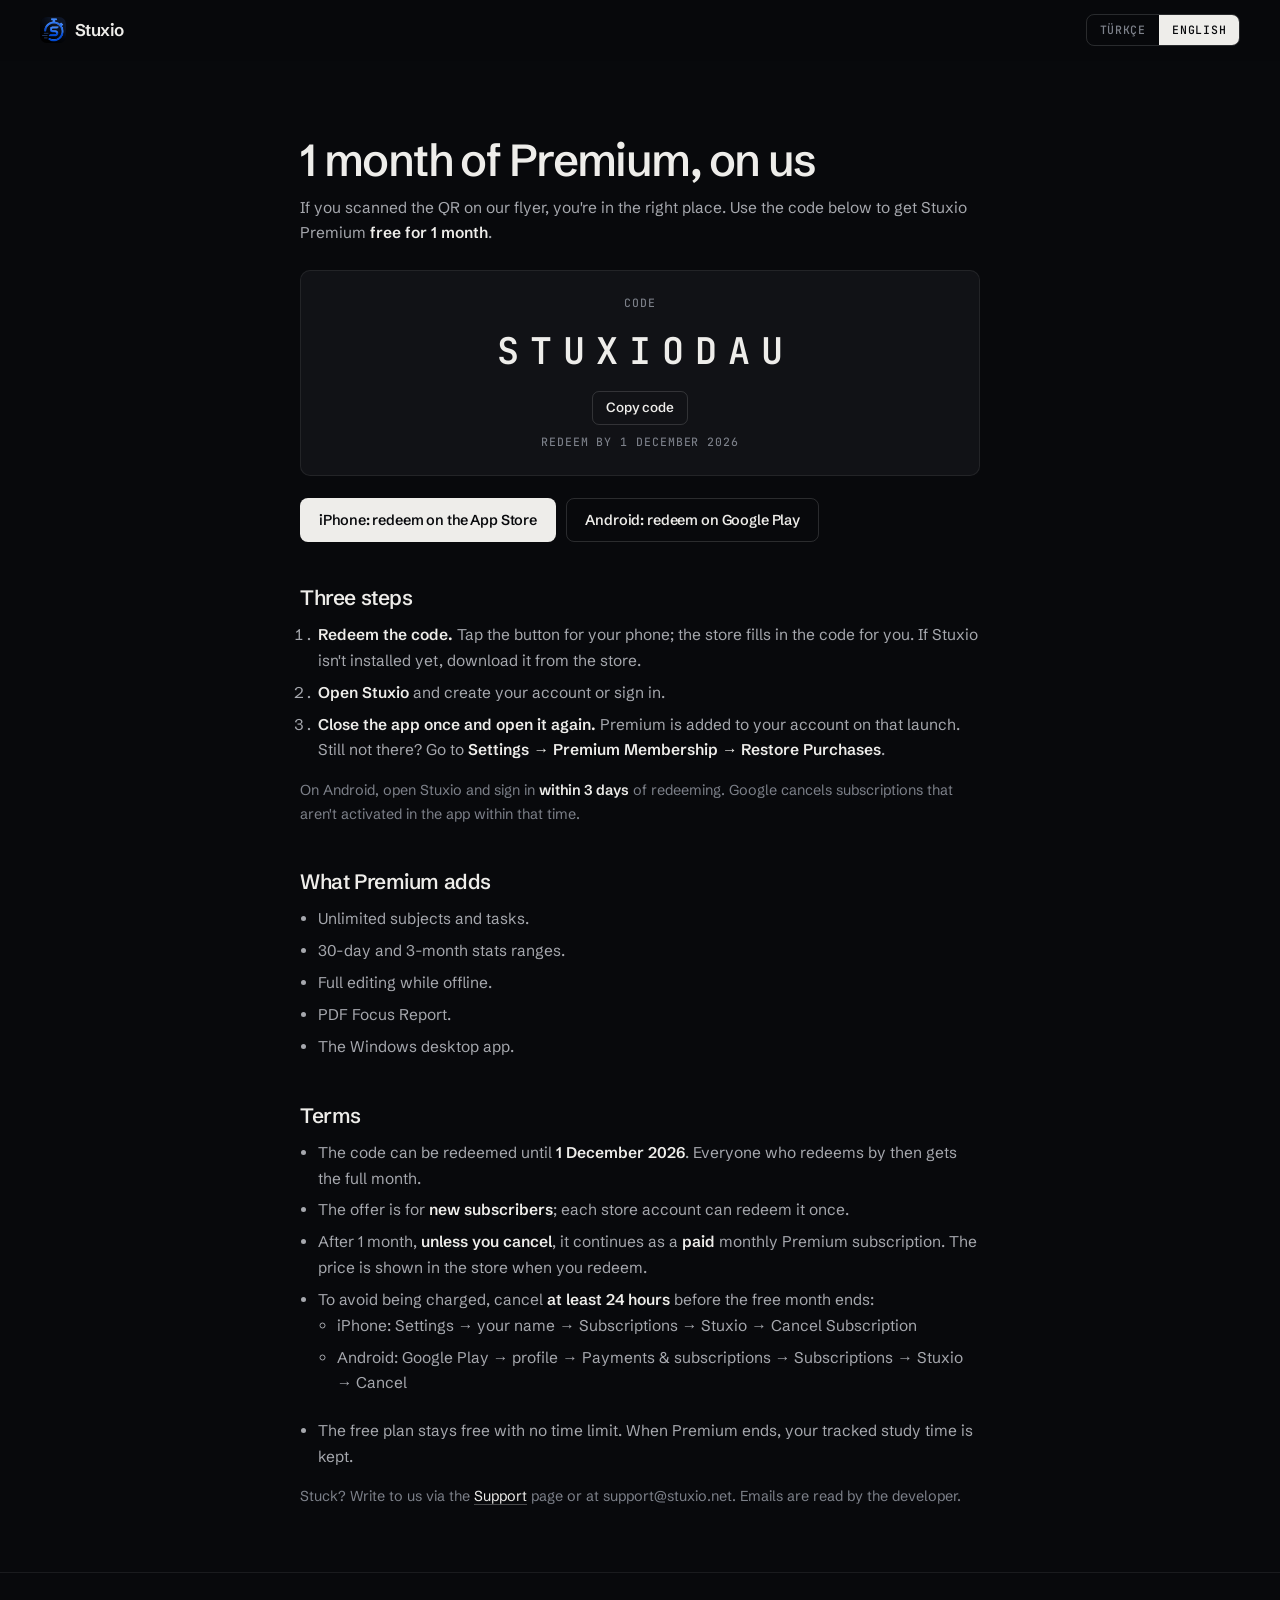
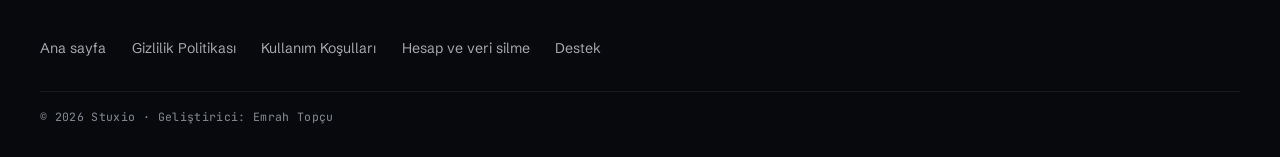
==== commit 742f167f: "DAU kampanya sayfasi: son kullanim 1 Aralik 2026 Co-Authored-By: Claude Opus 5.5 <noreply@anthropic." ====
--- a/dau/index.html
+++ b/dau/index.html
@@ -6,7 +6,8 @@
 <title>1 ay Premium — Stuxio</title>
 <meta name="description" content="El ilanındaki kodla Stuxio Premium'u 1 ay ücretsiz kullan: adımlar ve koşullar.">
 <!-- Kampanya sayfası: el ilanındaki QR'dan gelinir, arama sonuçlarına girmesi gerekmez.
-     Kampanya bitince sayfa kaldırılabilir ya da "kampanya sona erdi" metniyle bırakılabilir. -->
+     Kod 1 Aralık 2026'da sona eriyor (App Store / Play bitiş tarihi). Sonrasında sayfayı
+     KALDIRMA: masalarda kalan ilanlar okunmaya devam eder; "kampanya sona erdi" metnine çevir. -->
 <meta name="robots" content="noindex, nofollow">
 <meta name="theme-color" content="#08090C">
 
@@ -46,6 +47,7 @@
     <p class="invite-code" data-offer-code>STUXIODAU</p>
     <button class="btn btn-ghost btn-sm" type="button" data-copy-code>Kodu kopyala</button>
     <p class="invite-copied" data-copied hidden>Kopyalandı</p>
+    <p class="invite-label">Son kullanım: 1 Aralık 2026</p>
   </div>
 
   <div class="cta-row">
@@ -75,6 +77,7 @@
 
   <h2>Koşullar</h2>
   <ul>
+    <li>Kod <strong>1 Aralık 2026</strong> tarihine kadar kullanılabilir. Bu tarihe kadar kodu kullanan herkes tam 1 ay alır.</li>
     <li>Teklif <strong>yeni aboneler</strong> içindir; her mağaza hesabı kodu bir kez kullanabilir.</li>
     <li>1 ayın sonunda, <strong>iptal etmezsen</strong> aylık Premium aboneliği olarak <strong>ücretli</strong>
         devam eder. Ücret, kodu kullanırken mağaza ekranında yazar.</li>
@@ -101,6 +104,7 @@
     <p class="invite-code" data-offer-code>STUXIODAU</p>
     <button class="btn btn-ghost btn-sm" type="button" data-copy-code>Copy code</button>
     <p class="invite-copied" data-copied hidden>Copied</p>
+    <p class="invite-label">Redeem by 1 December 2026</p>
   </div>
 
   <div class="cta-row">
@@ -130,6 +134,7 @@
 
   <h2>Terms</h2>
   <ul>
+    <li>The code can be redeemed until <strong>1 December 2026</strong>. Everyone who redeems by then gets the full month.</li>
     <li>The offer is for <strong>new subscribers</strong>; each store account can redeem it once.</li>
     <li>After 1 month, <strong>unless you cancel</strong>, it continues as a <strong>paid</strong> monthly
         Premium subscription. The price is shown in the store when you redeem.</li>
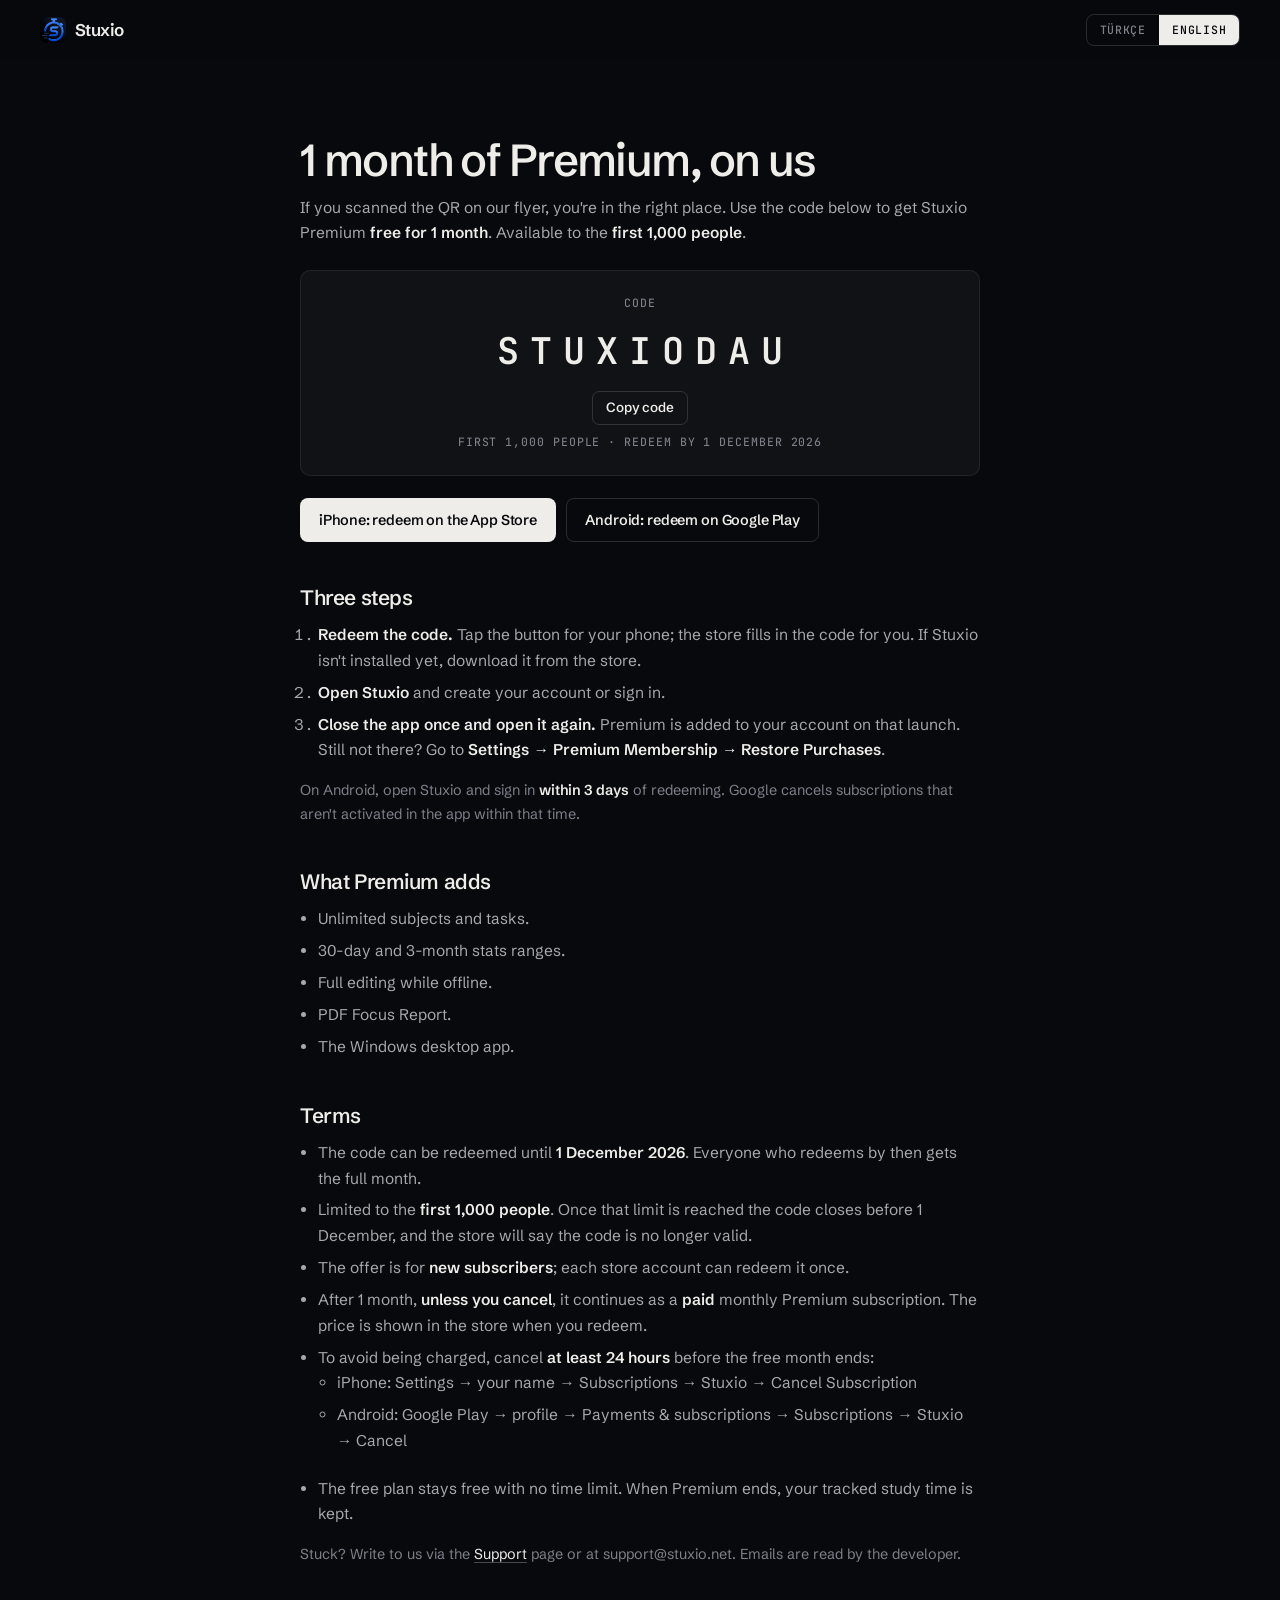
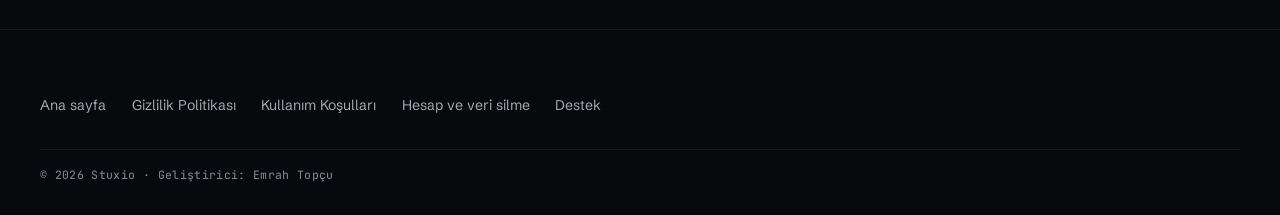
==== commit bad5f6af: "DAU kampanya sayfasi: ilk 1000 kisi kontenjani, dolarsa kod erken kapanir Co-Authored-By: Claude Opu" ====
--- a/dau/index.html
+++ b/dau/index.html
@@ -40,14 +40,14 @@
 <div data-lang="tr" class="is-active">
   <h1>1 ay Premium, bizden</h1>
   <p>El ilanındaki QR'dan geldiysen doğru yerdesin. Aşağıdaki kodla Stuxio Premium'u
-     <strong>1 ay ücretsiz</strong> kullanabilirsin.</p>
+     <strong>1 ay ücretsiz</strong> kullanabilirsin. Kontenjan <strong>ilk 1000 kişi</strong>.</p>
 
   <div class="card invite-card">
     <p class="invite-label">Kod</p>
     <p class="invite-code" data-offer-code>STUXIODAU</p>
     <button class="btn btn-ghost btn-sm" type="button" data-copy-code>Kodu kopyala</button>
     <p class="invite-copied" data-copied hidden>Kopyalandı</p>
-    <p class="invite-label">Son kullanım: 1 Aralık 2026</p>
+    <p class="invite-label">İlk 1000 kişi · Son kullanım: 1 Aralık 2026</p>
   </div>
 
   <div class="cta-row">
@@ -78,6 +78,8 @@
   <h2>Koşullar</h2>
   <ul>
     <li>Kod <strong>1 Aralık 2026</strong> tarihine kadar kullanılabilir. Bu tarihe kadar kodu kullanan herkes tam 1 ay alır.</li>
+    <li>Kontenjan <strong>ilk 1000 kişi</strong>. Kontenjan dolarsa kod 1 Aralık'tan önce de kapanır;
+        mağaza o zaman kodun geçersiz olduğunu söyler.</li>
     <li>Teklif <strong>yeni aboneler</strong> içindir; her mağaza hesabı kodu bir kez kullanabilir.</li>
     <li>1 ayın sonunda, <strong>iptal etmezsen</strong> aylık Premium aboneliği olarak <strong>ücretli</strong>
         devam eder. Ücret, kodu kullanırken mağaza ekranında yazar.</li>
@@ -97,14 +99,14 @@
 <div data-lang="en">
   <h1>1 month of Premium, on us</h1>
   <p>If you scanned the QR on our flyer, you're in the right place. Use the code below to get
-     Stuxio Premium <strong>free for 1 month</strong>.</p>
+     Stuxio Premium <strong>free for 1 month</strong>. Available to the <strong>first 1,000 people</strong>.</p>
 
   <div class="card invite-card">
     <p class="invite-label">Code</p>
     <p class="invite-code" data-offer-code>STUXIODAU</p>
     <button class="btn btn-ghost btn-sm" type="button" data-copy-code>Copy code</button>
     <p class="invite-copied" data-copied hidden>Copied</p>
-    <p class="invite-label">Redeem by 1 December 2026</p>
+    <p class="invite-label">First 1,000 people · Redeem by 1 December 2026</p>
   </div>
 
   <div class="cta-row">
@@ -135,6 +137,8 @@
   <h2>Terms</h2>
   <ul>
     <li>The code can be redeemed until <strong>1 December 2026</strong>. Everyone who redeems by then gets the full month.</li>
+    <li>Limited to the <strong>first 1,000 people</strong>. Once that limit is reached the code closes before
+        1 December, and the store will say the code is no longer valid.</li>
     <li>The offer is for <strong>new subscribers</strong>; each store account can redeem it once.</li>
     <li>After 1 month, <strong>unless you cancel</strong>, it continues as a <strong>paid</strong> monthly
         Premium subscription. The price is shown in the store when you redeem.</li>
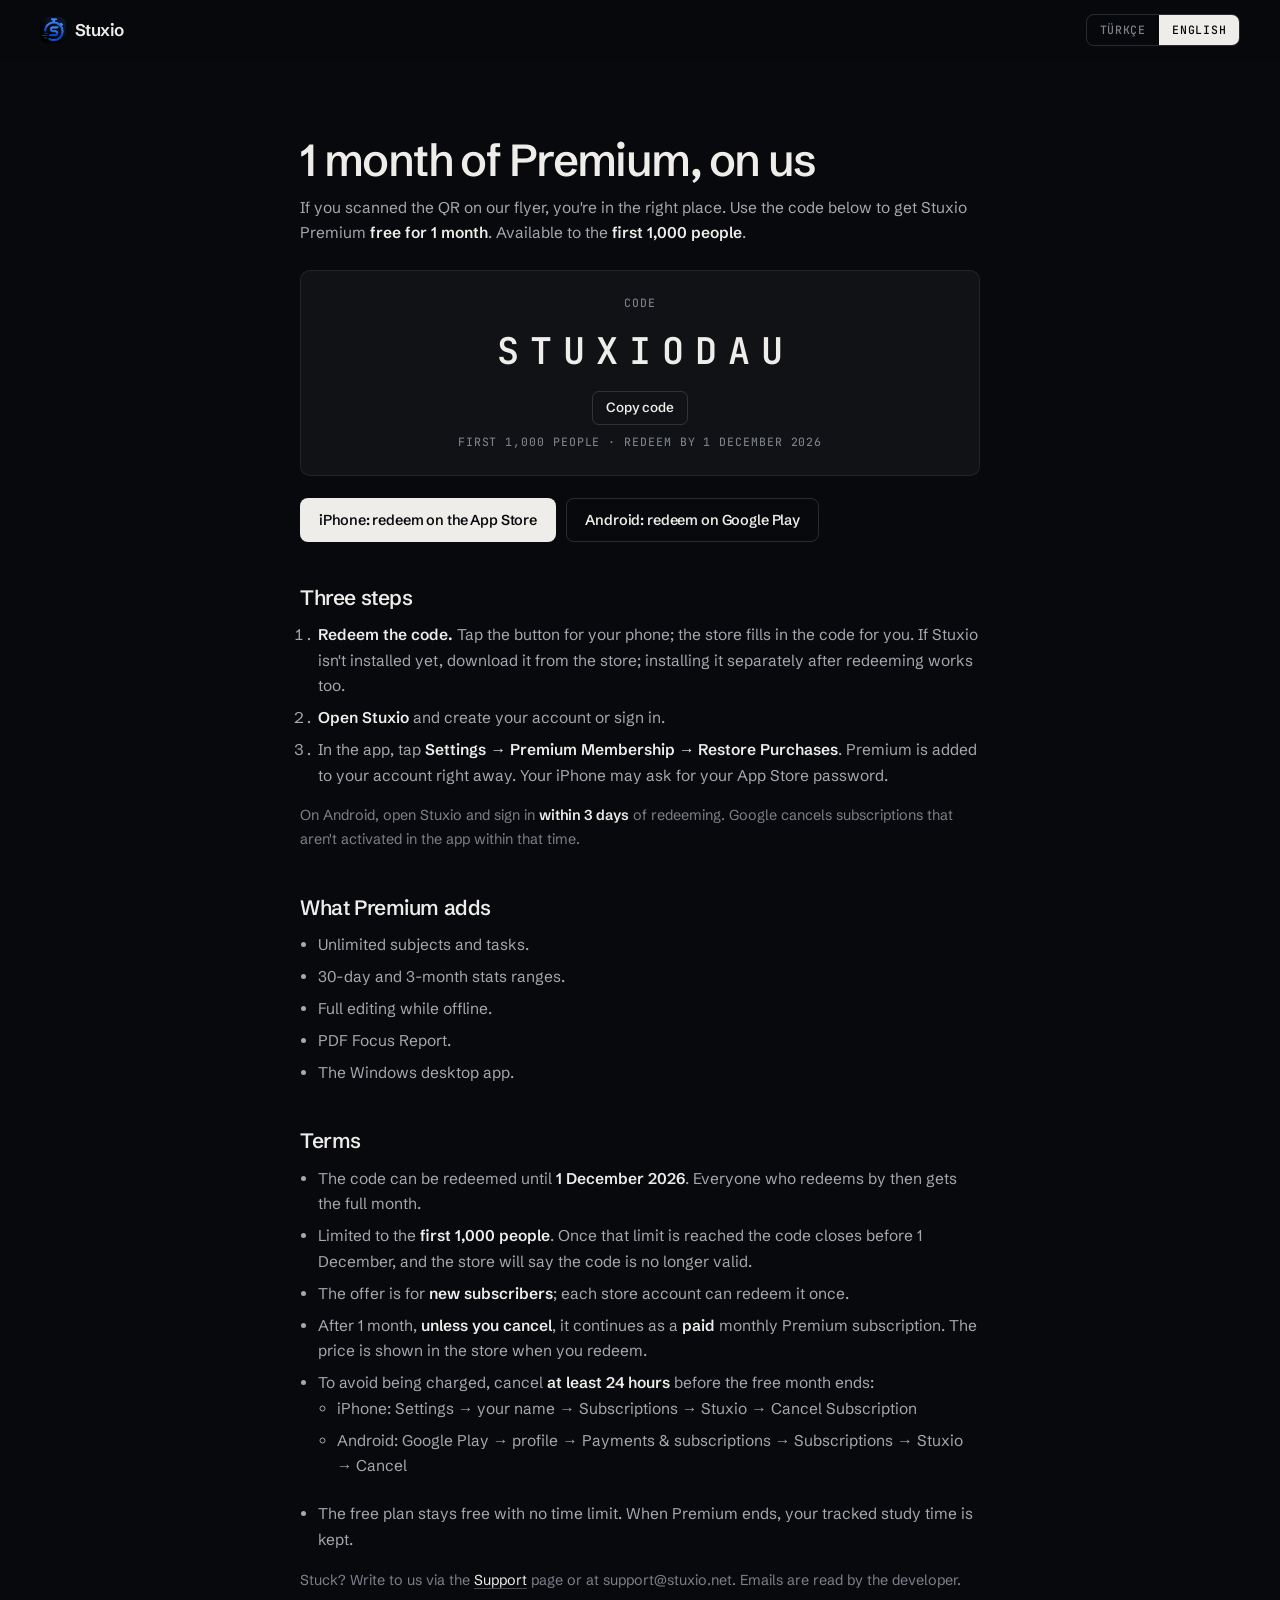
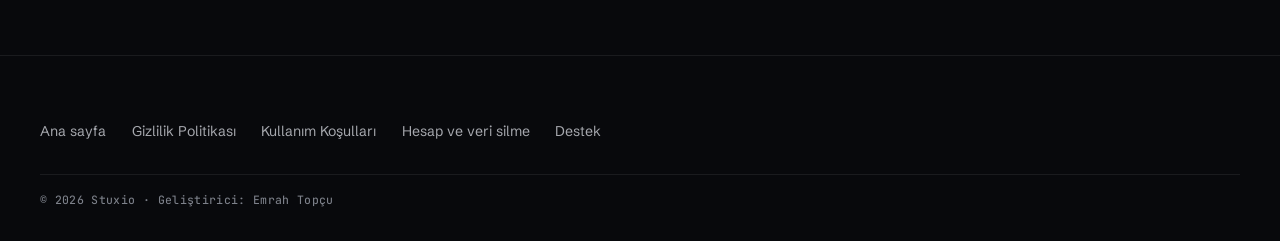
==== commit 2d91742c: "DAU kampanya sayfasi: 3. adim Satin Alimlari Geri Yukle; ayri indirme de olur Co-Authored-By: Claude" ====
--- a/dau/index.html
+++ b/dau/index.html
@@ -58,10 +58,10 @@
   <h2>3 adımda</h2>
   <ol>
     <li><strong>Kodu kullan.</strong> Telefonuna göre yukarıdaki düğmeye dokun; mağaza kodu kendisi girer.
-        Stuxio yüklü değilse mağazadan indir.</li>
+        Stuxio yüklü değilse mağazadan indir; kod kullanıldıktan sonra uygulamayı ayrıca arayıp indirmen de olur.</li>
     <li><strong>Stuxio'yu aç</strong>, hesabını oluştur ya da giriş yap.</li>
-    <li><strong>Uygulamayı bir kez kapatıp yeniden aç.</strong> Premium bu açılışta hesabına tanımlanır.
-        Hâlâ görmüyorsan: <strong>Ayarlar → Premium Üyelik → Satın Alımları Geri Yükle</strong>.</li>
+    <li>Uygulamada <strong>Ayarlar → Premium Üyelik → Satın Alımları Geri Yükle</strong>'ye dokun.
+        Premium hesabına hemen tanımlanır. iPhone App Store şifreni sorabilir.</li>
   </ol>
   <p class="dim">Android'de kodu kullandıktan sonra <strong>3 gün içinde</strong> Stuxio'yu açıp giriş yap.
      Google, bu sürede uygulamada etkinleşmeyen aboneliği iptal ediyor.</p>
@@ -117,10 +117,10 @@
   <h2>Three steps</h2>
   <ol>
     <li><strong>Redeem the code.</strong> Tap the button for your phone; the store fills in the code for you.
-        If Stuxio isn't installed yet, download it from the store.</li>
+        If Stuxio isn't installed yet, download it from the store; installing it separately after redeeming works too.</li>
     <li><strong>Open Stuxio</strong> and create your account or sign in.</li>
-    <li><strong>Close the app once and open it again.</strong> Premium is added to your account on that launch.
-        Still not there? Go to <strong>Settings → Premium Membership → Restore Purchases</strong>.</li>
+    <li>In the app, tap <strong>Settings → Premium Membership → Restore Purchases</strong>.
+        Premium is added to your account right away. Your iPhone may ask for your App Store password.</li>
   </ol>
   <p class="dim">On Android, open Stuxio and sign in <strong>within 3 days</strong> of redeeming.
      Google cancels subscriptions that aren't activated in the app within that time.</p>
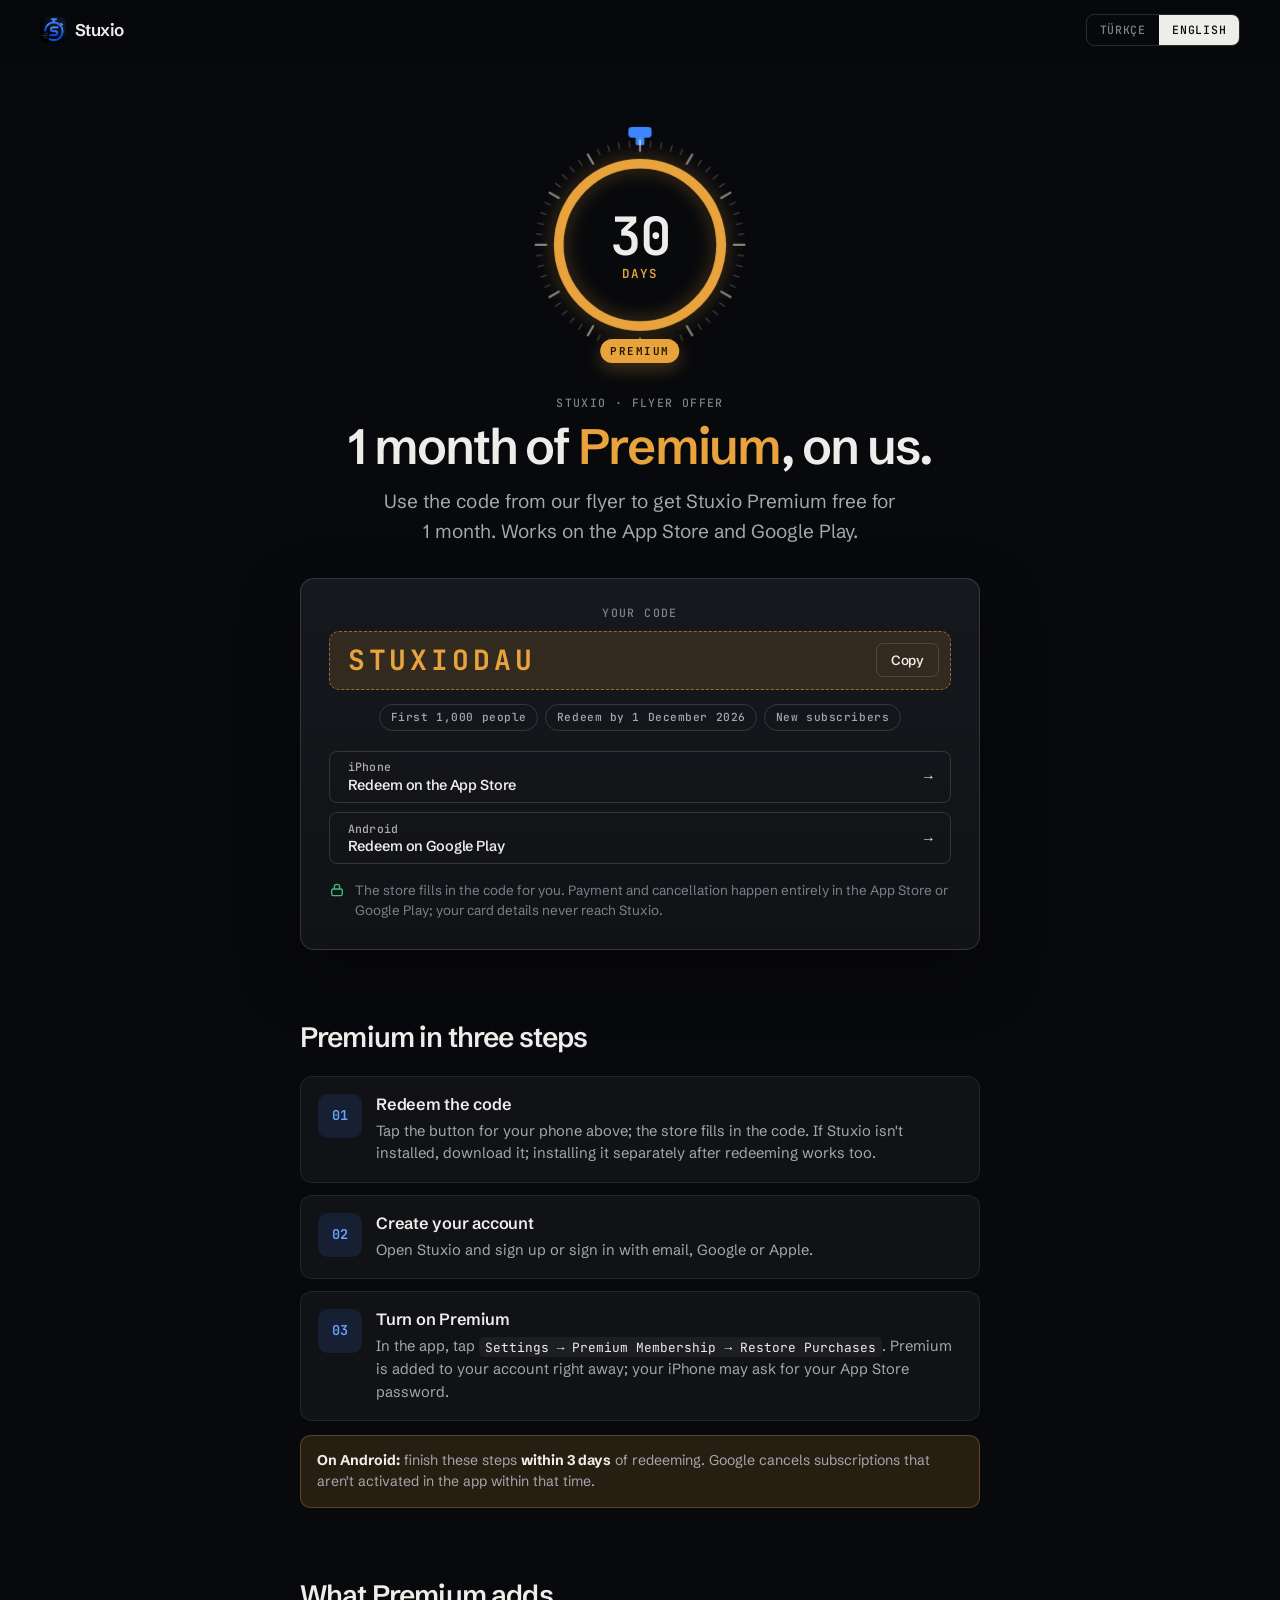
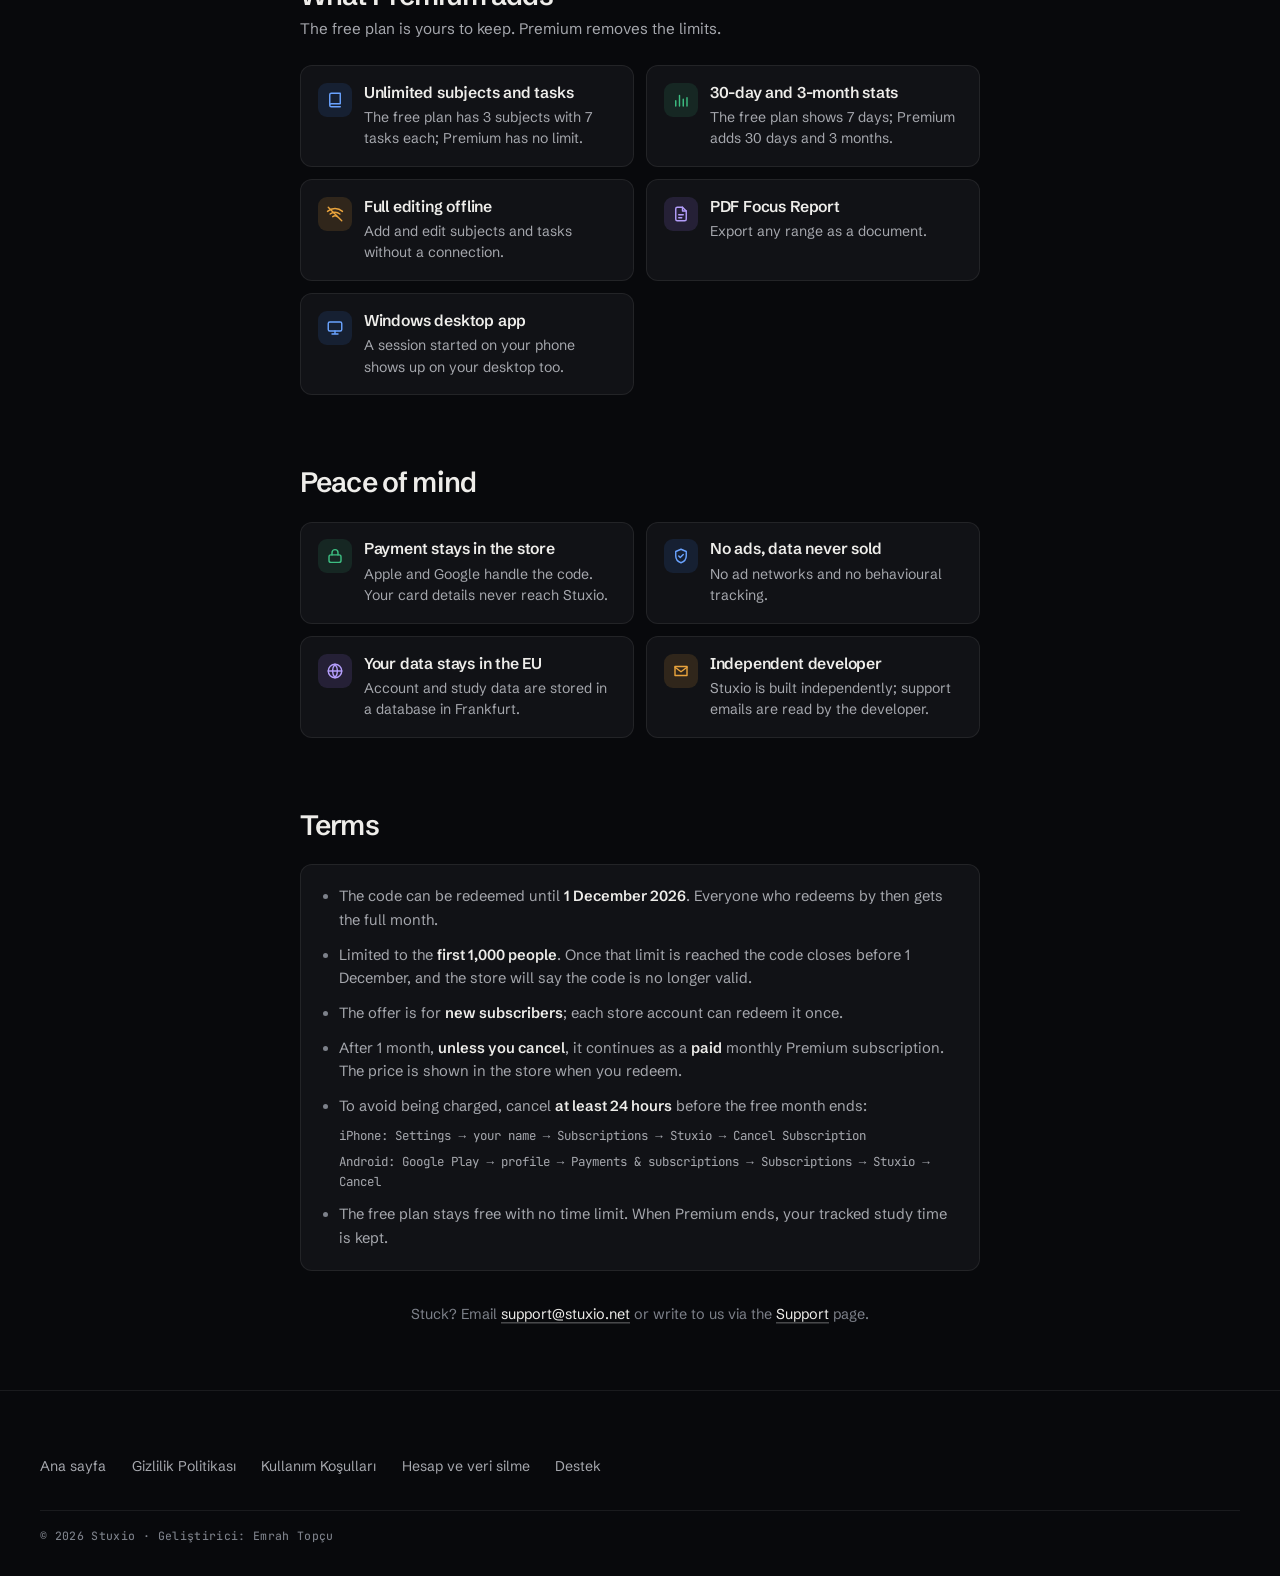
==== commit 74371adf: "DAU sayfasi: yeni tasarim (kronometre giris animasyonu, kod karti, guven bolumu, cihaza gore magaza " ====
--- a/dau/index.html
+++ b/dau/index.html
@@ -4,23 +4,148 @@
 <meta charset="UTF-8">
 <meta name="viewport" content="width=device-width, initial-scale=1">
 <title>1 ay Premium — Stuxio</title>
-<meta name="description" content="El ilanındaki kodla Stuxio Premium'u 1 ay ücretsiz kullan: adımlar ve koşullar.">
-<!-- Kampanya sayfası: el ilanındaki QR'dan gelinir, arama sonuçlarına girmesi gerekmez.
+<meta name="description" content="El ilanındaki kodla Stuxio Premium'u 1 ay ücretsiz kullan: kod, adımlar ve koşullar.">
+<!-- El ilanındaki QR'ın açtığı sayfa (TR ilan: /dau/, EN ilan: /dau/#en). Arama sonuçlarına girmesi gerekmez.
      Kod 1 Aralık 2026'da sona eriyor (App Store / Play bitiş tarihi). Sonrasında sayfayı
-     KALDIRMA: masalarda kalan ilanlar okunmaya devam eder; "kampanya sona erdi" metnine çevir. -->
+     KALDIRMA: masalarda kalan ilanlar okunmaya devam eder; "teklif sona erdi" metnine çevir.
+     Kod ya da tarih değişirse: iki dildeki metinler + dört mağaza bağlantısı birlikte güncellenmeli
+     (StudyTime deposu docs/baski/a5-el-ilani/uret.py ile aynı değerler). -->
 <meta name="robots" content="noindex, nofollow">
 <meta name="theme-color" content="#08090C">
 
 <meta property="og:type" content="website">
 <meta property="og:site_name" content="Stuxio">
 <meta property="og:title" content="Stuxio Premium — 1 ay bizden">
-<meta property="og:description" content="Kodu kullan, hesabını aç, Premium'u 1 ay ücretsiz dene.">
+<meta property="og:description" content="Kodu mağazada kullan, hesabını aç, Premium'u 1 ay ücretsiz kullan.">
 <meta property="og:image" content="https://stuxio.net/assets/brand/og-cover.jpg">
 <meta name="twitter:card" content="summary_large_image">
 
 <!-- Davet sayfasıyla aynı: mutlak yollar (sayfa /dau ve /dau/ olarak açılabilir). -->
 <link rel="icon" href="/favicon.ico">
 <link rel="stylesheet" href="/assets/site.css">
+<style>
+/* Yalnız bu sayfaya ait. Belirteçler (renk, yazı, aralık) assets/site.css'ten gelir. */
+.offer { max-width: 680px; margin: 0 auto; padding: clamp(28px, 6vw, 64px) 0 var(--sp-8); }
+.offer [data-lang].is-inline { display: none; }
+.offer [data-lang].is-inline.is-active { display: inline; }
+
+/* ── Kadran: QR'dan gelince oynayan kısa giriş ───────────────────────────── */
+.stage { position: relative; width: min(232px, 62vw); aspect-ratio: 1; margin: 0 auto; }
+.stage svg { width: 100%; height: 100%; display: block; overflow: visible; }
+.stage .crown { transform-box: fill-box; transform-origin: center; }
+.stage .ring-track { stroke: rgba(255, 255, 255, 0.07); }
+.stage .ring { stroke: var(--focus); stroke-dasharray: 527.79; stroke-dashoffset: 0; filter: drop-shadow(0 0 10px rgba(232, 163, 61, 0.35)); }
+.stage .tick { stroke: rgba(255, 255, 255, 0.22); }
+.stage .tick.major { stroke: rgba(255, 255, 255, 0.5); }
+.dial-center { position: absolute; inset: 0; display: grid; place-content: center; text-align: center; pointer-events: none; padding-top: 8px; }
+.dial-num { font: 600 clamp(2.6rem, 11vw, 3.3rem)/1 var(--mono); letter-spacing: -0.04em; color: var(--text); font-variant-numeric: tabular-nums; }
+.dial-unit { margin-top: 0.35rem; font: 600 0.78rem/1 var(--mono); letter-spacing: 0.16em; text-transform: uppercase; color: var(--focus); }
+.dial-unit .days { display: none; }
+.stage.is-counting .dial-unit .days { display: inline; }
+.stage.is-counting .dial-unit .month { display: none; }
+.premium-chip {
+    position: absolute; left: 50%; bottom: -6px; transform: translateX(-50%);
+    font: 600 0.68rem/1 var(--mono); letter-spacing: 0.14em; text-transform: uppercase;
+    color: #1A1206; background: var(--focus); padding: 0.42rem 0.62rem; border-radius: 999px;
+    box-shadow: 0 6px 18px rgba(232, 163, 61, 0.28); white-space: nowrap;
+}
+.spark { position: absolute; left: 50%; top: 50%; width: 7px; height: 7px; margin: -3.5px 0 0 -3.5px; border-radius: 2px; opacity: 0; pointer-events: none; }
+
+/* Animasyon yalnız JS ".anim" sınıfını koyunca ve kullanıcı hareketi azaltmadıysa çalışır.
+   JS yoksa ya da hareket azaltılmışsa kadran doğrudan son hâlinde (1 AY · Premium) durur. */
+.anim .crown { animation: crown-press 0.32s var(--ease-io) 0.15s both; }
+.anim .tick { animation: tick-in 0.4s var(--ease) both; animation-delay: calc(0.25s + var(--i) * 9ms); }
+.anim .ring { animation: ring-fill 1.6s var(--ease-io) 0.55s both; }
+.anim .premium-chip { animation: chip-in 0.45s var(--ease) 2.25s both; }
+.anim.is-done .dial-center { animation: pop 0.42s var(--ease); }
+.anim .rise { animation: rise 0.6s var(--ease) both; animation-delay: calc(0.35s + var(--d, 0) * 90ms); }
+.spark.go { animation: spark 0.75s var(--ease) both; }
+
+@keyframes crown-press { 0%, 100% { transform: translateY(0); } 45% { transform: translateY(5px); } }
+@keyframes tick-in { from { opacity: 0; } to { opacity: 1; } }
+@keyframes ring-fill { from { stroke-dashoffset: 527.79; } to { stroke-dashoffset: 0; } }
+@keyframes chip-in { from { opacity: 0; transform: translate(-50%, 8px) scale(0.9); } to { opacity: 1; transform: translate(-50%, 0) scale(1); } }
+@keyframes pop { 0% { transform: scale(1); } 45% { transform: scale(1.12); } 100% { transform: scale(1); } }
+@keyframes rise { from { opacity: 0; transform: translateY(14px); } to { opacity: 1; transform: none; } }
+@keyframes spark {
+    0% { opacity: 1; transform: translate(0, 0) rotate(0deg) scale(1); }
+    100% { opacity: 0; transform: translate(var(--x), var(--y)) rotate(var(--r)) scale(0.6); }
+}
+
+/* ── Başlık ─────────────────────────────────────────────────────────────── */
+.intro { text-align: center; margin-top: clamp(28px, 5vw, 40px); }
+.eyebrow { font: 500 var(--fs-meta)/1 var(--mono); letter-spacing: 0.12em; text-transform: uppercase; color: var(--text-3); }
+.intro h1 { margin-top: 0.85rem; font-size: clamp(2.1rem, 1.4rem + 3vw, 3.1rem); line-height: 1.02; letter-spacing: -0.04em; font-weight: 600; }
+.intro h1 em { font-style: normal; color: var(--focus); }
+.intro .lead { margin: 0.9rem auto 0; max-width: 32rem; color: var(--text-2); font-size: var(--fs-lead); line-height: 1.55; }
+
+/* ── Kod kartı ──────────────────────────────────────────────────────────── */
+.code-card {
+    margin-top: var(--sp-6); padding: clamp(20px, 4vw, 28px);
+    background: linear-gradient(180deg, var(--surface-2), var(--surface));
+    border: 1px solid var(--line-2); border-radius: 14px;
+    box-shadow: 0 24px 60px rgba(0, 0, 0, 0.35);
+}
+.code-label { font: 500 var(--fs-meta)/1 var(--mono); letter-spacing: 0.12em; text-transform: uppercase; color: var(--text-3); text-align: center; }
+.code-box {
+    margin-top: 0.8rem; display: flex; align-items: center; justify-content: space-between; gap: 0.75rem;
+    padding: 0.7rem 0.7rem 0.7rem 1.1rem; border: 1.5px dashed rgba(232, 163, 61, 0.55); border-radius: 10px;
+    background: var(--focus-soft);
+}
+.code-text { font: 700 clamp(1.35rem, 1rem + 2.4vw, 1.75rem)/1 var(--mono); letter-spacing: 0.14em; color: var(--focus); user-select: all; }
+.copy { flex: none; }
+.copy.is-done { border-color: rgba(61, 190, 130, 0.55); color: var(--ok); }
+.offer-facts { margin-top: 0.9rem; display: flex; flex-wrap: wrap; justify-content: center; gap: 0.45rem; }
+.offer-fact { font: 500 0.7rem/1 var(--mono); letter-spacing: 0.05em; color: var(--text-2); border: 1px solid var(--line-2); border-radius: 999px; padding: 0.42rem 0.65rem; }
+.offer-stores { margin-top: 1.25rem; display: grid; gap: 0.6rem; }
+.offer-stores .btn { width: 100%; --h: 52px; justify-content: space-between; padding: 0 1.1rem; }
+.offer-stores .btn small { font: 500 0.72rem/1 var(--mono); letter-spacing: 0.02em; opacity: 0.7; }
+.offer-stores .btn span:first-child { display: grid; gap: 0.3rem; text-align: left; }
+.offer-stores .is-mine { order: -1; }
+.secure { margin-top: 1rem; display: flex; gap: 0.6rem; align-items: flex-start; color: var(--text-3); font-size: 0.84rem; line-height: 1.5; }
+.secure svg { flex: none; width: 16px; height: 16px; margin-top: 2px; color: var(--ok); }
+
+/* ── Bölümler ───────────────────────────────────────────────────────────── */
+.block { margin-top: clamp(48px, 9vw, 72px); }
+.block h2 { font-size: clamp(1.4rem, 1.1rem + 1.2vw, 1.75rem); letter-spacing: -0.03em; font-weight: 600; }
+.block .sub { margin-top: 0.4rem; color: var(--text-2); font-size: 0.95rem; }
+
+.steps { margin-top: var(--sp-5); display: grid; gap: 0.75rem; }
+.step { display: grid; grid-template-columns: 44px 1fr; gap: 0.9rem; padding: 1.05rem; background: var(--surface); border: 1px solid var(--line); border-radius: 12px; }
+.step-no { width: 44px; height: 44px; border-radius: 10px; display: grid; place-items: center; background: var(--brand-soft); color: var(--brand-2); font: 600 0.85rem/1 var(--mono); }
+.step h3 { font-size: 1.02rem; letter-spacing: -0.015em; }
+.step p { margin-top: 0.3rem; color: var(--text-2); font-size: 0.92rem; line-height: 1.55; }
+.step .path { font-family: var(--mono); font-size: 0.8rem; color: var(--text); background: rgba(255, 255, 255, 0.05); border-radius: 5px; padding: 0.1rem 0.35rem; }
+.note { margin-top: 0.85rem; padding: 0.85rem 1rem; border-radius: 10px; border: 1px solid rgba(232, 163, 61, 0.28); background: var(--focus-soft); color: var(--text-2); font-size: 0.88rem; line-height: 1.55; }
+.note strong { color: var(--text); }
+
+.grid { margin-top: var(--sp-5); display: grid; gap: 0.75rem; grid-template-columns: 1fr; }
+@media (min-width: 560px) { .grid { grid-template-columns: 1fr 1fr; } }
+.tile { padding: 1.05rem; background: var(--surface); border: 1px solid var(--line); border-radius: 12px; display: grid; grid-template-columns: 34px 1fr; gap: 0.75rem; }
+.tile .ic { width: 34px; height: 34px; border-radius: 9px; display: grid; place-items: center; }
+.tile .ic svg { width: 18px; height: 18px; fill: none; stroke: currentColor; stroke-width: 1.9; stroke-linecap: round; stroke-linejoin: round; }
+.tile h3 { font-size: 0.98rem; letter-spacing: -0.012em; }
+.tile p { margin-top: 0.25rem; color: var(--text-2); font-size: 0.88rem; line-height: 1.5; }
+.ic.blue { background: var(--brand-soft); color: var(--brand-2); }
+.ic.green { background: rgba(61, 190, 130, 0.12); color: var(--ok); }
+.ic.amber { background: var(--focus-soft); color: var(--focus); }
+.ic.violet { background: rgba(155, 123, 247, 0.14); color: #B39DFA; }
+
+.terms { margin-top: var(--sp-5); padding: 1.25rem 1.3rem; background: var(--surface); border: 1px solid var(--line); border-radius: 12px; }
+.terms ul { display: grid; gap: 0.7rem; padding-left: 1.1rem; }
+.terms li { color: var(--text-2); font-size: 0.92rem; line-height: 1.6; }
+.terms li::marker { color: var(--text-3); }
+.terms strong { color: var(--text); font-weight: 600; }
+.terms .cancel { margin-top: 0.5rem; display: grid; gap: 0.35rem; list-style: none; padding: 0; }
+.terms .cancel li { font-family: var(--mono); font-size: 0.78rem; color: var(--text-2); }
+
+.help { margin-top: var(--sp-6); text-align: center; color: var(--text-3); font-size: 0.9rem; line-height: 1.6; }
+.help a { color: var(--text); border-bottom: 1px solid var(--line-2); }
+
+@media (prefers-reduced-motion: reduce) {
+    .anim *, .anim .rise, .spark { animation: none !important; }
+}
+</style>
 </head>
 <body>
 
@@ -29,131 +154,244 @@
     <a class="brand" href="/"><img class="brand-mark" src="/assets/brand/stuxio-icon-96.png" width="32" height="32" alt=""><span>Stuxio</span></a>
     <div class="lang-switch" role="tablist" aria-label="Dil / Language">
       <button role="tab" data-set-lang="tr" aria-selected="true">Türkçe</button>
-      <button role="tab" data-set-lang="en" aria-selected="false">English</button>
+      <button role="tab" data-set-lang="en" aria-selected="false" lang="en">English</button>
     </div>
   </div>
 </header>
 
-<main class="container doc">
+<main class="container">
+<div class="offer" id="offer">
+
+  <!-- Kadran iki dilde ortak; birim yazısı dile göre (bkz. syncInline). -->
+  <div class="stage" id="stage" aria-hidden="true">
+    <svg viewBox="0 0 240 240">
+      <g class="crown">
+        <rect x="108" y="2" width="24" height="11" rx="3.5" fill="#3E86FB"/>
+        <rect x="115.5" y="11" width="9" height="10" rx="2" fill="#3E86FB"/>
+      </g>
+      <g id="ticks"></g>
+      <circle class="ring-track" cx="120" cy="124" r="84" fill="none" stroke-width="10"/>
+      <circle class="ring" cx="120" cy="124" r="84" fill="none" stroke-width="10" stroke-linecap="round" transform="rotate(-90 120 124)"/>
+    </svg>
+    <div class="dial-center">
+      <div class="dial-num" id="dialNum">1</div>
+      <div class="dial-unit">
+        <span class="days"><span data-lang="tr" class="is-inline is-active">gün</span><span data-lang="en" class="is-inline">days</span></span>
+        <span class="month"><span data-lang="tr" class="is-inline is-active">ay</span><span data-lang="en" class="is-inline">month</span></span>
+      </div>
+    </div>
+    <div class="premium-chip" lang="en">Premium</div>
+  </div>
 
 <!-- ══════════════════ TÜRKÇE ══════════════════ -->
 <div data-lang="tr" class="is-active">
-  <h1>1 ay Premium, bizden</h1>
-  <p>El ilanındaki QR'dan geldiysen doğru yerdesin. Aşağıdaki kodla Stuxio Premium'u
-     <strong>1 ay ücretsiz</strong> kullanabilirsin. Kontenjan <strong>ilk 1000 kişi</strong>.</p>
-
-  <div class="card invite-card">
-    <p class="invite-label">Kod</p>
-    <p class="invite-code" data-offer-code>STUXIODAU</p>
-    <button class="btn btn-ghost btn-sm" type="button" data-copy-code>Kodu kopyala</button>
-    <p class="invite-copied" data-copied hidden>Kopyalandı</p>
-    <p class="invite-label">İlk 1000 kişi · Son kullanım: 1 Aralık 2026</p>
-  </div>
-
-  <div class="cta-row">
-    <a class="btn btn-primary" href="https://apps.apple.com/redeem?ctx=offercodes&amp;id=6806873464&amp;code=STUXIODAU" target="_blank" rel="noopener">iPhone: App Store'da kullan</a>
-    <a class="btn btn-ghost" href="https://play.google.com/redeem?code=STUXIODAU" target="_blank" rel="noopener">Android: Google Play'de kullan</a>
-  </div>
-
-  <h2>3 adımda</h2>
-  <ol>
-    <li><strong>Kodu kullan.</strong> Telefonuna göre yukarıdaki düğmeye dokun; mağaza kodu kendisi girer.
-        Stuxio yüklü değilse mağazadan indir; kod kullanıldıktan sonra uygulamayı ayrıca arayıp indirmen de olur.</li>
-    <li><strong>Stuxio'yu aç</strong>, hesabını oluştur ya da giriş yap.</li>
-    <li>Uygulamada <strong>Ayarlar → Premium Üyelik → Satın Alımları Geri Yükle</strong>'ye dokun.
-        Premium hesabına hemen tanımlanır. iPhone App Store şifreni sorabilir.</li>
-  </ol>
-  <p class="dim">Android'de kodu kullandıktan sonra <strong>3 gün içinde</strong> Stuxio'yu açıp giriş yap.
-     Google, bu sürede uygulamada etkinleşmeyen aboneliği iptal ediyor.</p>
-
-  <h2>Premium'da neler var?</h2>
-  <ul>
-    <li>Sınırsız ders alanı ve görev.</li>
-    <li>30 günlük ve 3 aylık istatistik aralıkları.</li>
-    <li>İnternet yokken de tam düzenleme.</li>
-    <li>PDF Odak Raporu.</li>
-    <li>Windows masaüstü uygulaması.</li>
-  </ul>
-
-  <h2>Koşullar</h2>
-  <ul>
-    <li>Kod <strong>1 Aralık 2026</strong> tarihine kadar kullanılabilir. Bu tarihe kadar kodu kullanan herkes tam 1 ay alır.</li>
-    <li>Kontenjan <strong>ilk 1000 kişi</strong>. Kontenjan dolarsa kod 1 Aralık'tan önce de kapanır;
-        mağaza o zaman kodun geçersiz olduğunu söyler.</li>
-    <li>Teklif <strong>yeni aboneler</strong> içindir; her mağaza hesabı kodu bir kez kullanabilir.</li>
-    <li>1 ayın sonunda, <strong>iptal etmezsen</strong> aylık Premium aboneliği olarak <strong>ücretli</strong>
-        devam eder. Ücret, kodu kullanırken mağaza ekranında yazar.</li>
-    <li>Ücret alınmasın istiyorsan ücretsiz ay bitmeden <strong>en az 24 saat önce</strong> iptal et:
+  <section class="intro rise" style="--d:0">
+    <p class="eyebrow"><span lang="en">Stuxio</span> · El ilanı teklifi</p>
+    <h1>1 ay <em>Premium</em>, bizden.</h1>
+    <p class="lead">El ilanındaki kodla Stuxio Premium'u 1 ay ücretsiz kullan. Kod App Store ve Google Play'de geçerli.</p>
+  </section>
+
+  <section class="code-card rise" style="--d:1">
+    <p class="code-label">Kodun</p>
+    <div class="code-box">
+      <span class="code-text" data-offer-code>STUXIODAU</span>
+      <button class="btn btn-ghost btn-sm copy" type="button" data-copy data-label="Kopyala" data-done="Kopyalandı ✓">Kopyala</button>
+    </div>
+    <div class="offer-facts">
+      <span class="offer-fact">İlk 1000 kişi</span>
+      <span class="offer-fact">Son kullanım: 1 Aralık 2026</span>
+      <span class="offer-fact">Yeni aboneler</span>
+    </div>
+    <div class="offer-stores">
+      <a class="btn btn-ghost" data-store="ios" href="https://apps.apple.com/redeem?ctx=offercodes&amp;id=6806873464&amp;code=STUXIODAU" target="_blank" rel="noopener">
+        <span><small>iPhone</small>App Store'da kodu kullan</span><span class="arr">→</span></a>
+      <a class="btn btn-ghost" data-store="android" href="https://play.google.com/redeem?code=STUXIODAU" target="_blank" rel="noopener">
+        <span><small>Android</small>Google Play'de kodu kullan</span><span class="arr">→</span></a>
+    </div>
+    <p class="secure">
+      <svg viewBox="0 0 24 24" fill="none" stroke="currentColor" stroke-width="2" stroke-linecap="round" stroke-linejoin="round"><rect x="4" y="10.5" width="16" height="10" rx="2.5"/><path d="M8 10.5V7.5a4 4 0 0 1 8 0v3"/></svg>
+      <span>Mağaza kodu kendisi girer. Ödeme ve iptal tamamen App Store ya da Google Play'de; kart bilgin Stuxio'ya hiç gelmez.</span>
+    </p>
+  </section>
+
+  <section class="block rise" style="--d:2">
+    <h2>3 adımda Premium</h2>
+    <div class="steps">
+      <div class="step"><div class="step-no">01</div><div>
+        <h3>Kodu kullan</h3>
+        <p>Yukarıdan telefonuna uygun düğmeye dokun; mağaza kodu girer. Stuxio yüklü değilse indir; kodu kullandıktan sonra uygulamayı ayrıca arayıp indirmen de olur.</p>
+      </div></div>
+      <div class="step"><div class="step-no">02</div><div>
+        <h3>Hesabını aç</h3>
+        <p>Stuxio'yu aç; e-posta, Google ya da Apple ile kayıt ol veya giriş yap.</p>
+      </div></div>
+      <div class="step"><div class="step-no">03</div><div>
+        <h3>Premium'u etkinleştir</h3>
+        <p>Uygulamada <span class="path">Ayarlar → Premium Üyelik → Satın Alımları Geri Yükle</span>'ye dokun. Premium hesabına hemen tanımlanır; iPhone App Store şifreni sorabilir.</p>
+      </div></div>
+    </div>
+    <p class="note"><strong>Android'de:</strong> kodu kullandıktan sonra adımları <strong>3 gün içinde</strong> tamamla. Google, uygulamada etkinleşmeyen aboneliği bu sürenin sonunda iptal ediyor.</p>
+  </section>
+
+  <section class="block rise" style="--d:3">
+    <h2>Premium'da neler var?</h2>
+    <p class="sub">Ücretsiz plan zaten kalıcı. Premium ise sınırları kaldırıyor.</p>
+    <div class="grid">
+      <div class="tile"><div class="ic blue"><svg viewBox="0 0 24 24"><path d="M5 5a2 2 0 0 1 2-2h12v14H7a2 2 0 0 0-2 2zM5 19a2 2 0 0 0 2 2h12"/></svg></div><div>
+        <h3>Sınırsız ders ve görev</h3><p>Ücretsizde 3 ders alanı ve alan başına 7 görev var; Premium'da sınır yok.</p></div></div>
+      <div class="tile"><div class="ic green"><svg viewBox="0 0 24 24"><path d="M5 20v-7M10 20V6M15 20v-9M20 20V9"/></svg></div><div>
+        <h3>30 gün ve 3 ay istatistik</h3><p>Ücretsizde 7 günlük aralık; Premium'da 30 gün ve 3 ay.</p></div></div>
+      <div class="tile"><div class="ic amber"><svg viewBox="0 0 24 24"><path d="M2 8.5a15 15 0 0 1 20 0M5.5 12a10 10 0 0 1 13 0M9 15.5a5 5 0 0 1 6 0"/><path d="M3 3l18 18"/></svg></div><div>
+        <h3>İnternetsiz tam düzenleme</h3><p>Bağlantı yokken de ders ve görev ekle, düzenle.</p></div></div>
+      <div class="tile"><div class="ic violet"><svg viewBox="0 0 24 24"><path d="M14 3H7a2 2 0 0 0-2 2v14a2 2 0 0 0 2 2h10a2 2 0 0 0 2-2V8z"/><path d="M14 3v5h5M9 13h6M9 17h4"/></svg></div><div>
+        <h3>PDF Odak Raporu</h3><p>Seçtiğin aralığı belge olarak dışa aktar.</p></div></div>
+      <div class="tile"><div class="ic blue"><svg viewBox="0 0 24 24"><rect x="3" y="4" width="18" height="12" rx="2"/><path d="M8 20h8M12 16v4"/></svg></div><div>
+        <h3>Windows masaüstü</h3><p>Telefonda başlattığın seans masaüstünde de görünür.</p></div></div>
+    </div>
+  </section>
+
+  <section class="block rise" style="--d:4">
+    <h2>Gönül rahatlığıyla</h2>
+    <div class="grid">
+      <div class="tile"><div class="ic green"><svg viewBox="0 0 24 24"><rect x="4" y="10.5" width="16" height="10" rx="2.5"/><path d="M8 10.5V7.5a4 4 0 0 1 8 0v3"/></svg></div><div>
+        <h3>Ödeme mağazada</h3><p>Kodu Apple ve Google işler. Kart bilgin Stuxio'ya hiç gelmez.</p></div></div>
+      <div class="tile"><div class="ic blue"><svg viewBox="0 0 24 24"><path d="M12 3l7 3v6c0 4.5-3 7.6-7 9-4-1.4-7-4.5-7-9V6z"/><path d="M9 12l2 2 4-4"/></svg></div><div>
+        <h3>Reklam yok, verin satılmaz</h3><p>Reklam ağı ya da davranışsal izleme kullanılmaz.</p></div></div>
+      <div class="tile"><div class="ic violet"><svg viewBox="0 0 24 24"><circle cx="12" cy="12" r="9"/><path d="M3 12h18M12 3a14 14 0 0 1 0 18M12 3a14 14 0 0 0 0 18"/></svg></div><div>
+        <h3>Verilerin AB'de</h3><p>Hesap ve çalışma verilerin Frankfurt'taki bir veritabanında tutulur.</p></div></div>
+      <div class="tile"><div class="ic amber"><svg viewBox="0 0 24 24"><path d="M4 6h16v12H4z"/><path d="M4 7l8 6 8-6"/></svg></div><div>
+        <h3>Bağımsız geliştirici</h3><p>Stuxio bağımsız geliştiriliyor; destek e-postalarını geliştiren kişi okuyor.</p></div></div>
+    </div>
+  </section>
+
+  <section class="block rise" style="--d:5">
+    <h2>Koşullar</h2>
+    <div class="terms">
       <ul>
-        <li>iPhone: Ayarlar → adın → Abonelikler → Stuxio → Aboneliği İptal Et</li>
-        <li>Android: Google Play → profil → Ödemeler ve abonelikler → Abonelikler → Stuxio → İptal et</li>
+        <li>Kod <strong>1 Aralık 2026</strong> tarihine kadar kullanılabilir. Bu tarihe kadar kodu kullanan herkes tam 1 ay alır.</li>
+        <li>Kontenjan <strong>ilk 1000 kişi</strong>. Kontenjan dolarsa kod 1 Aralık'tan önce de kapanır; mağaza o zaman kodun geçersiz olduğunu söyler.</li>
+        <li>Teklif <strong>yeni aboneler</strong> içindir; her mağaza hesabı kodu bir kez kullanabilir.</li>
+        <li>1 ayın sonunda, <strong>iptal etmezsen</strong> aylık Premium aboneliği olarak <strong>ücretli</strong> devam eder. Ücret, kodu kullanırken mağaza ekranında yazar.</li>
+        <li>Ücret alınmasın istiyorsan ücretsiz ay bitmeden <strong>en az 24 saat önce</strong> iptal et:
+          <ul class="cancel">
+            <li>iPhone: Ayarlar → adın → Abonelikler → Stuxio → Aboneliği İptal Et</li>
+            <li>Android: Google Play → profil → Ödemeler ve abonelikler → Abonelikler → Stuxio → İptal et</li>
+          </ul>
+        </li>
+        <li>Ücretsiz plan her zaman kalıcıdır. Premium bittiğinde tuttuğun çalışma süreleri silinmez.</li>
       </ul>
-    </li>
-    <li>Ücretsiz plan her zaman kalıcıdır. Premium bittiğinde tuttuğun çalışma süreleri silinmez.</li>
-  </ul>
-  <p class="dim">Takıldığın bir yer olursa <a href="/destek">Destek</a> sayfasından ya da
-     support@stuxio.net adresinden yaz; e-postaları geliştiren kişi okuyor.</p>
+    </div>
+  </section>
+
+  <p class="help rise" style="--d:6">Takıldığın bir yer olursa <a href="mailto:support@stuxio.net">support@stuxio.net</a> adresine
+     ya da <a href="/destek">Destek</a> sayfasından yaz.</p>
 </div>
 
 <!-- ══════════════════ ENGLISH ══════════════════ -->
 <div data-lang="en">
-  <h1>1 month of Premium, on us</h1>
-  <p>If you scanned the QR on our flyer, you're in the right place. Use the code below to get
-     Stuxio Premium <strong>free for 1 month</strong>. Available to the <strong>first 1,000 people</strong>.</p>
-
-  <div class="card invite-card">
-    <p class="invite-label">Code</p>
-    <p class="invite-code" data-offer-code>STUXIODAU</p>
-    <button class="btn btn-ghost btn-sm" type="button" data-copy-code>Copy code</button>
-    <p class="invite-copied" data-copied hidden>Copied</p>
-    <p class="invite-label">First 1,000 people · Redeem by 1 December 2026</p>
-  </div>
-
-  <div class="cta-row">
-    <a class="btn btn-primary" href="https://apps.apple.com/redeem?ctx=offercodes&amp;id=6806873464&amp;code=STUXIODAU" target="_blank" rel="noopener">iPhone: redeem on the App Store</a>
-    <a class="btn btn-ghost" href="https://play.google.com/redeem?code=STUXIODAU" target="_blank" rel="noopener">Android: redeem on Google Play</a>
-  </div>
-
-  <h2>Three steps</h2>
-  <ol>
-    <li><strong>Redeem the code.</strong> Tap the button for your phone; the store fills in the code for you.
-        If Stuxio isn't installed yet, download it from the store; installing it separately after redeeming works too.</li>
-    <li><strong>Open Stuxio</strong> and create your account or sign in.</li>
-    <li>In the app, tap <strong>Settings → Premium Membership → Restore Purchases</strong>.
-        Premium is added to your account right away. Your iPhone may ask for your App Store password.</li>
-  </ol>
-  <p class="dim">On Android, open Stuxio and sign in <strong>within 3 days</strong> of redeeming.
-     Google cancels subscriptions that aren't activated in the app within that time.</p>
-
-  <h2>What Premium adds</h2>
-  <ul>
-    <li>Unlimited subjects and tasks.</li>
-    <li>30-day and 3-month stats ranges.</li>
-    <li>Full editing while offline.</li>
-    <li>PDF Focus Report.</li>
-    <li>The Windows desktop app.</li>
-  </ul>
-
-  <h2>Terms</h2>
-  <ul>
-    <li>The code can be redeemed until <strong>1 December 2026</strong>. Everyone who redeems by then gets the full month.</li>
-    <li>Limited to the <strong>first 1,000 people</strong>. Once that limit is reached the code closes before
-        1 December, and the store will say the code is no longer valid.</li>
-    <li>The offer is for <strong>new subscribers</strong>; each store account can redeem it once.</li>
-    <li>After 1 month, <strong>unless you cancel</strong>, it continues as a <strong>paid</strong> monthly
-        Premium subscription. The price is shown in the store when you redeem.</li>
-    <li>To avoid being charged, cancel <strong>at least 24 hours</strong> before the free month ends:
+  <section class="intro rise" style="--d:0">
+    <p class="eyebrow">Stuxio · Flyer offer</p>
+    <h1>1 month of <em>Premium</em>, on us.</h1>
+    <p class="lead">Use the code from our flyer to get Stuxio Premium free for 1 month. Works on the App Store and Google Play.</p>
+  </section>
+
+  <section class="code-card rise" style="--d:1">
+    <p class="code-label">Your code</p>
+    <div class="code-box">
+      <span class="code-text" data-offer-code>STUXIODAU</span>
+      <button class="btn btn-ghost btn-sm copy" type="button" data-copy data-label="Copy" data-done="Copied ✓">Copy</button>
+    </div>
+    <div class="offer-facts">
+      <span class="offer-fact">First 1,000 people</span>
+      <span class="offer-fact">Redeem by 1 December 2026</span>
+      <span class="offer-fact">New subscribers</span>
+    </div>
+    <div class="offer-stores">
+      <a class="btn btn-ghost" data-store="ios" href="https://apps.apple.com/redeem?ctx=offercodes&amp;id=6806873464&amp;code=STUXIODAU" target="_blank" rel="noopener">
+        <span><small>iPhone</small>Redeem on the App Store</span><span class="arr">→</span></a>
+      <a class="btn btn-ghost" data-store="android" href="https://play.google.com/redeem?code=STUXIODAU" target="_blank" rel="noopener">
+        <span><small>Android</small>Redeem on Google Play</span><span class="arr">→</span></a>
+    </div>
+    <p class="secure">
+      <svg viewBox="0 0 24 24" fill="none" stroke="currentColor" stroke-width="2" stroke-linecap="round" stroke-linejoin="round"><rect x="4" y="10.5" width="16" height="10" rx="2.5"/><path d="M8 10.5V7.5a4 4 0 0 1 8 0v3"/></svg>
+      <span>The store fills in the code for you. Payment and cancellation happen entirely in the App Store or Google Play; your card details never reach Stuxio.</span>
+    </p>
+  </section>
+
+  <section class="block rise" style="--d:2">
+    <h2>Premium in three steps</h2>
+    <div class="steps">
+      <div class="step"><div class="step-no">01</div><div>
+        <h3>Redeem the code</h3>
+        <p>Tap the button for your phone above; the store fills in the code. If Stuxio isn't installed, download it; installing it separately after redeeming works too.</p>
+      </div></div>
+      <div class="step"><div class="step-no">02</div><div>
+        <h3>Create your account</h3>
+        <p>Open Stuxio and sign up or sign in with email, Google or Apple.</p>
+      </div></div>
+      <div class="step"><div class="step-no">03</div><div>
+        <h3>Turn on Premium</h3>
+        <p>In the app, tap <span class="path">Settings → Premium Membership → Restore Purchases</span>. Premium is added to your account right away; your iPhone may ask for your App Store password.</p>
+      </div></div>
+    </div>
+    <p class="note"><strong>On Android:</strong> finish these steps <strong>within 3 days</strong> of redeeming. Google cancels subscriptions that aren't activated in the app within that time.</p>
+  </section>
+
+  <section class="block rise" style="--d:3">
+    <h2>What Premium adds</h2>
+    <p class="sub">The free plan is yours to keep. Premium removes the limits.</p>
+    <div class="grid">
+      <div class="tile"><div class="ic blue"><svg viewBox="0 0 24 24"><path d="M5 5a2 2 0 0 1 2-2h12v14H7a2 2 0 0 0-2 2zM5 19a2 2 0 0 0 2 2h12"/></svg></div><div>
+        <h3>Unlimited subjects and tasks</h3><p>The free plan has 3 subjects with 7 tasks each; Premium has no limit.</p></div></div>
+      <div class="tile"><div class="ic green"><svg viewBox="0 0 24 24"><path d="M5 20v-7M10 20V6M15 20v-9M20 20V9"/></svg></div><div>
+        <h3>30-day and 3-month stats</h3><p>The free plan shows 7 days; Premium adds 30 days and 3 months.</p></div></div>
+      <div class="tile"><div class="ic amber"><svg viewBox="0 0 24 24"><path d="M2 8.5a15 15 0 0 1 20 0M5.5 12a10 10 0 0 1 13 0M9 15.5a5 5 0 0 1 6 0"/><path d="M3 3l18 18"/></svg></div><div>
+        <h3>Full editing offline</h3><p>Add and edit subjects and tasks without a connection.</p></div></div>
+      <div class="tile"><div class="ic violet"><svg viewBox="0 0 24 24"><path d="M14 3H7a2 2 0 0 0-2 2v14a2 2 0 0 0 2 2h10a2 2 0 0 0 2-2V8z"/><path d="M14 3v5h5M9 13h6M9 17h4"/></svg></div><div>
+        <h3>PDF Focus Report</h3><p>Export any range as a document.</p></div></div>
+      <div class="tile"><div class="ic blue"><svg viewBox="0 0 24 24"><rect x="3" y="4" width="18" height="12" rx="2"/><path d="M8 20h8M12 16v4"/></svg></div><div>
+        <h3>Windows desktop app</h3><p>A session started on your phone shows up on your desktop too.</p></div></div>
+    </div>
+  </section>
+
+  <section class="block rise" style="--d:4">
+    <h2>Peace of mind</h2>
+    <div class="grid">
+      <div class="tile"><div class="ic green"><svg viewBox="0 0 24 24"><rect x="4" y="10.5" width="16" height="10" rx="2.5"/><path d="M8 10.5V7.5a4 4 0 0 1 8 0v3"/></svg></div><div>
+        <h3>Payment stays in the store</h3><p>Apple and Google handle the code. Your card details never reach Stuxio.</p></div></div>
+      <div class="tile"><div class="ic blue"><svg viewBox="0 0 24 24"><path d="M12 3l7 3v6c0 4.5-3 7.6-7 9-4-1.4-7-4.5-7-9V6z"/><path d="M9 12l2 2 4-4"/></svg></div><div>
+        <h3>No ads, data never sold</h3><p>No ad networks and no behavioural tracking.</p></div></div>
+      <div class="tile"><div class="ic violet"><svg viewBox="0 0 24 24"><circle cx="12" cy="12" r="9"/><path d="M3 12h18M12 3a14 14 0 0 1 0 18M12 3a14 14 0 0 0 0 18"/></svg></div><div>
+        <h3>Your data stays in the EU</h3><p>Account and study data are stored in a database in Frankfurt.</p></div></div>
+      <div class="tile"><div class="ic amber"><svg viewBox="0 0 24 24"><path d="M4 6h16v12H4z"/><path d="M4 7l8 6 8-6"/></svg></div><div>
+        <h3>Independent developer</h3><p>Stuxio is built independently; support emails are read by the developer.</p></div></div>
+    </div>
+  </section>
+
+  <section class="block rise" style="--d:5">
+    <h2>Terms</h2>
+    <div class="terms">
       <ul>
-        <li>iPhone: Settings → your name → Subscriptions → Stuxio → Cancel Subscription</li>
-        <li>Android: Google Play → profile → Payments &amp; subscriptions → Subscriptions → Stuxio → Cancel</li>
+        <li>The code can be redeemed until <strong>1 December 2026</strong>. Everyone who redeems by then gets the full month.</li>
+        <li>Limited to the <strong>first 1,000 people</strong>. Once that limit is reached the code closes before 1 December, and the store will say the code is no longer valid.</li>
+        <li>The offer is for <strong>new subscribers</strong>; each store account can redeem it once.</li>
+        <li>After 1 month, <strong>unless you cancel</strong>, it continues as a <strong>paid</strong> monthly Premium subscription. The price is shown in the store when you redeem.</li>
+        <li>To avoid being charged, cancel <strong>at least 24 hours</strong> before the free month ends:
+          <ul class="cancel">
+            <li>iPhone: Settings → your name → Subscriptions → Stuxio → Cancel Subscription</li>
+            <li>Android: Google Play → profile → Payments &amp; subscriptions → Subscriptions → Stuxio → Cancel</li>
+          </ul>
+        </li>
+        <li>The free plan stays free with no time limit. When Premium ends, your tracked study time is kept.</li>
       </ul>
-    </li>
-    <li>The free plan stays free with no time limit. When Premium ends, your tracked study time is kept.</li>
-  </ul>
-  <p class="dim">Stuck? Write to us via the <a href="/destek">Support</a> page or at
-     support@stuxio.net. Emails are read by the developer.</p>
+    </div>
+  </section>
+
+  <p class="help rise" style="--d:6">Stuck? Email <a href="mailto:support@stuxio.net">support@stuxio.net</a>
+     or write to us via the <a href="/destek">Support</a> page.</p>
 </div>
 
+</div>
 </main>
 
 <footer class="site-footer">
@@ -171,19 +409,115 @@
 
 <script src="/assets/lang.js"></script>
 <script>
-/* Kodu panoya kopyalar. Kod sayfada sabit yazılı (el ilanındakiyle aynı); değişirse
-   iki dildeki data-offer-code metinlerini ve dört mağaza bağlantısını birlikte güncelle. */
 (function () {
     "use strict";
-    document.querySelectorAll("[data-copy-code]").forEach(function (btn) {
+
+    var NS = "http://www.w3.org/2000/svg";
+    var stage = document.getElementById("stage");
+    var offer = document.getElementById("offer");
+    var num = document.getElementById("dialNum");
+
+    // Kadranın 60 dakika çentiği; her 5'te bir uzun. Animasyon olsun olmasın çizilir.
+    var ticks = document.getElementById("ticks");
+    for (var i = 0; i < 60; i++) {
+        var major = i % 5 === 0;
+        var a = (i / 60) * 2 * Math.PI - Math.PI / 2;
+        var r1 = 108, r2 = major ? 97 : 102;
+        var l = document.createElementNS(NS, "line");
+        l.setAttribute("x1", 120 + r1 * Math.cos(a)); l.setAttribute("y1", 124 + r1 * Math.sin(a));
+        l.setAttribute("x2", 120 + r2 * Math.cos(a)); l.setAttribute("y2", 124 + r2 * Math.sin(a));
+        l.setAttribute("stroke-width", major ? 2.2 : 1.3);
+        l.setAttribute("stroke-linecap", "round");
+        l.setAttribute("class", major ? "tick major" : "tick");
+        l.style.setProperty("--i", i);
+        ticks.appendChild(l);
+    }
+
+    // Kadrandaki küçük dil etiketleri lang.js'in blok düzenine katılmıyor; <html lang> ile eşitlenir.
+    function syncInline() {
+        var lang = document.documentElement.getAttribute("lang") === "en" ? "en" : "tr";
+        stage.querySelectorAll("[data-lang]").forEach(function (el) {
+            el.classList.toggle("is-active", el.getAttribute("data-lang") === lang);
+        });
+    }
+    syncInline();
+    document.querySelectorAll("[data-set-lang]").forEach(function (b) {
+        b.addEventListener("click", function () { setTimeout(syncInline, 0); });
+    });
+
+    // Telefonun mağazası öne alınır ve birincil düğme olur; masaüstünde iki düğme eşit kalır.
+    var ua = navigator.userAgent || "";
+    var mine = (/iPhone|iPad|iPod/i.test(ua) || (/Macintosh/.test(ua) && navigator.maxTouchPoints > 1)) ? "ios"
+             : /Android/i.test(ua) ? "android" : "";
+    if (mine) {
+        document.querySelectorAll('[data-store="' + mine + '"]').forEach(function (btn) {
+            btn.classList.add("is-mine", "btn-primary");
+            btn.classList.remove("btn-ghost");
+        });
+    }
+
+    // Kopyala
+    document.querySelectorAll("[data-copy]").forEach(function (btn) {
         btn.addEventListener("click", function () {
             var code = btn.parentElement.querySelector("[data-offer-code]").textContent.trim();
-            navigator.clipboard.writeText(code).then(function () {
-                var note = btn.parentElement.querySelector("[data-copied]");
-                if (note) { note.hidden = false; setTimeout(function () { note.hidden = true; }, 2000); }
-            }).catch(function () { /* pano kapalıysa kod zaten ekranda yazıyor */ });
+            function done() {
+                btn.textContent = btn.getAttribute("data-done");
+                btn.classList.add("is-done");
+                setTimeout(function () {
+                    btn.textContent = btn.getAttribute("data-label");
+                    btn.classList.remove("is-done");
+                }, 2000);
+            }
+            if (navigator.clipboard && navigator.clipboard.writeText) {
+                navigator.clipboard.writeText(code).then(done).catch(function () { /* kod ekranda seçilebilir */ });
+            }
         });
     });
+
+    // Giriş animasyonu: hareket azaltılmışsa hiç başlamaz, kadran son hâlinde (1 ay · Premium) kalır.
+    var reduce = window.matchMedia && window.matchMedia("(prefers-reduced-motion: reduce)").matches;
+    if (reduce) return;
+
+    offer.classList.add("anim");
+    stage.classList.add("anim", "is-counting");
+    num.textContent = "0";
+
+    var DELAY = 550, DURATION = 1600, start = null;
+    function ease(t) { return t < 0.5 ? 4 * t * t * t : 1 - Math.pow(-2 * t + 2, 3) / 2; }
+    function frame(now) {
+        if (start === null) start = now;
+        var t = Math.min(1, Math.max(0, (now - start - DELAY) / DURATION));
+        num.textContent = String(Math.round(ease(t) * 30));
+        if (t < 1) { requestAnimationFrame(frame); return; }
+        setTimeout(finish, 120);
+    }
+    requestAnimationFrame(frame);
+
+    function finish() {
+        stage.classList.remove("is-counting");
+        stage.classList.add("is-done");
+        num.textContent = "1";
+        burst();
+    }
+
+    // Küçük kıvılcımlar: odak turuncusu, marka mavisi, başarı yeşili.
+    function burst() {
+        var colors = ["#E8A33D", "#3E86FB", "#3DBE82", "#E8A33D", "#6AA3FF"];
+        for (var k = 0; k < 14; k++) {
+            var s = document.createElement("span");
+            s.className = "spark";
+            var ang = (k / 14) * 2 * Math.PI + Math.random() * 0.3;
+            var dist = 92 + Math.random() * 40;
+            s.style.background = colors[k % colors.length];
+            s.style.setProperty("--x", Math.round(Math.cos(ang) * dist) + "px");
+            s.style.setProperty("--y", Math.round(Math.sin(ang) * dist) + "px");
+            s.style.setProperty("--r", Math.round(Math.random() * 240 - 120) + "deg");
+            s.style.animationDelay = Math.round(Math.random() * 80) + "ms";
+            stage.appendChild(s);
+            s.classList.add("go");
+            s.addEventListener("animationend", function () { this.remove(); });
+        }
+    }
 })();
 </script>
 </body>
